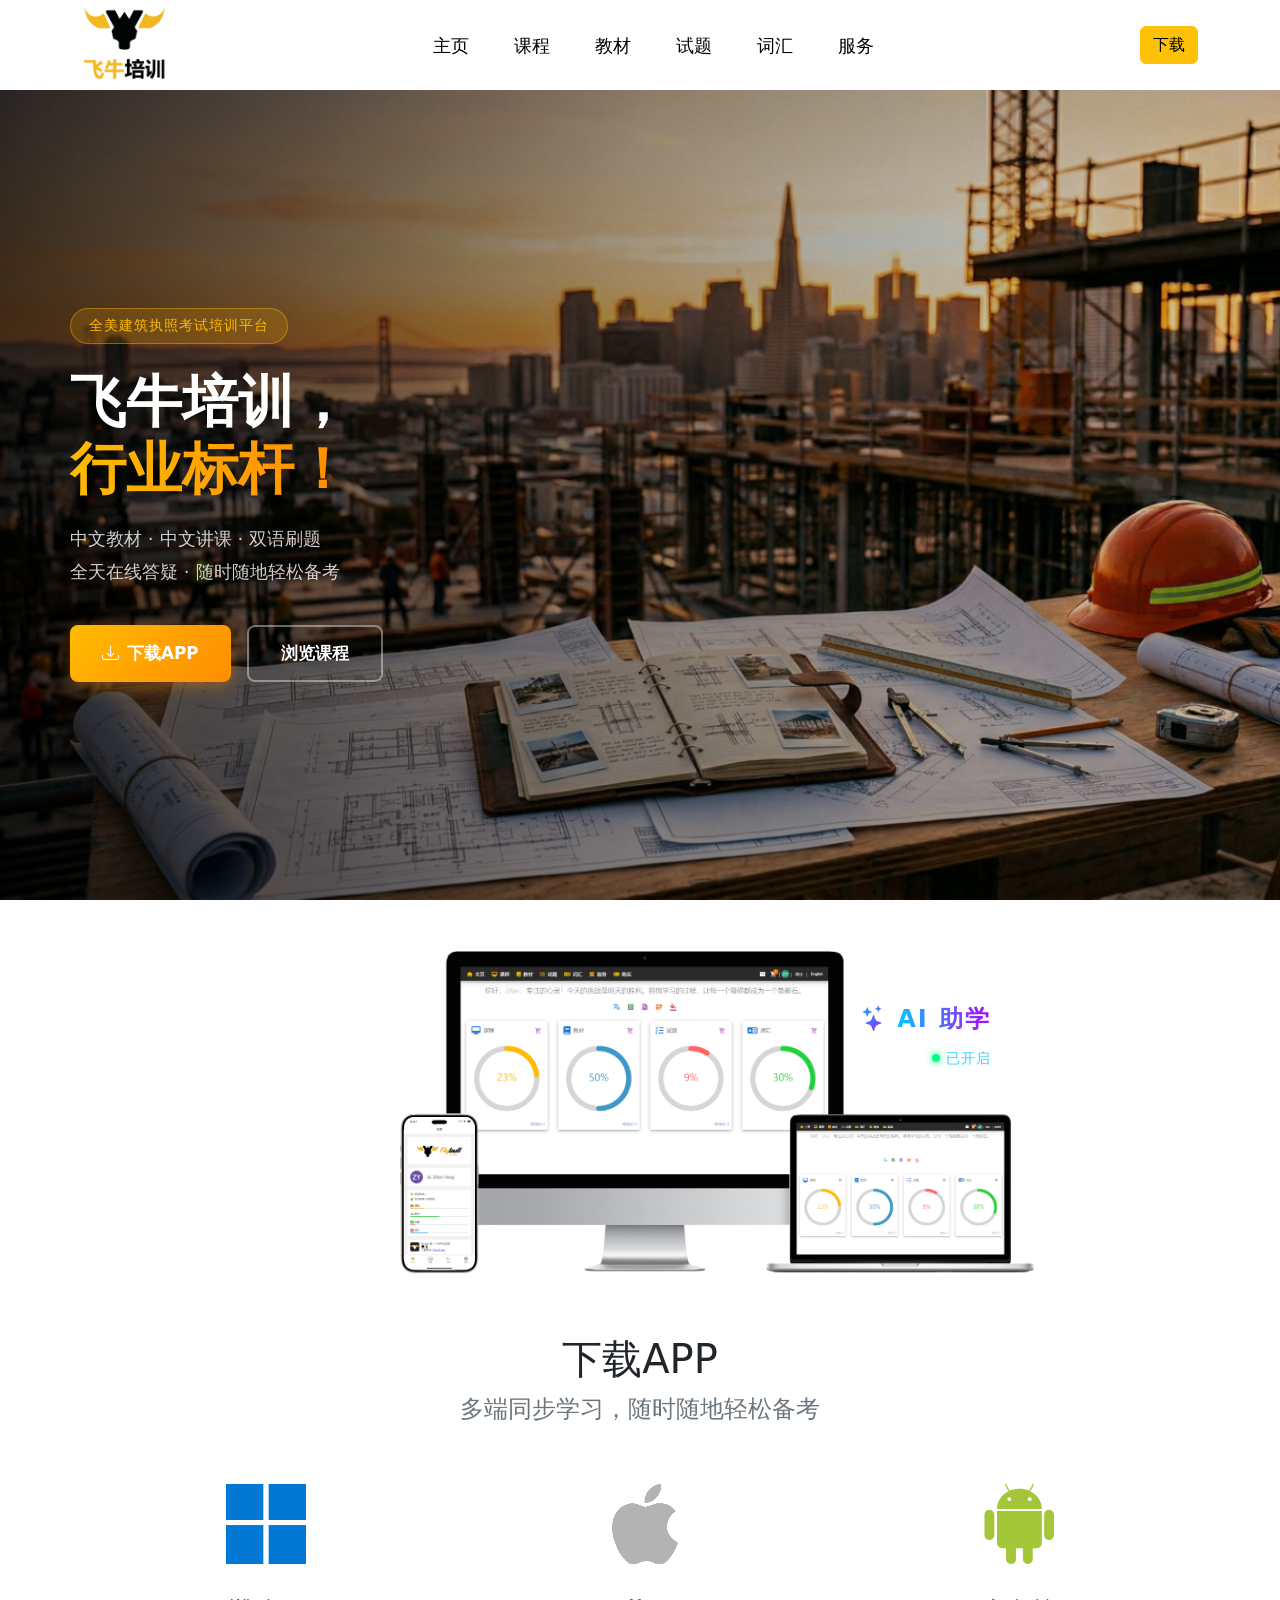
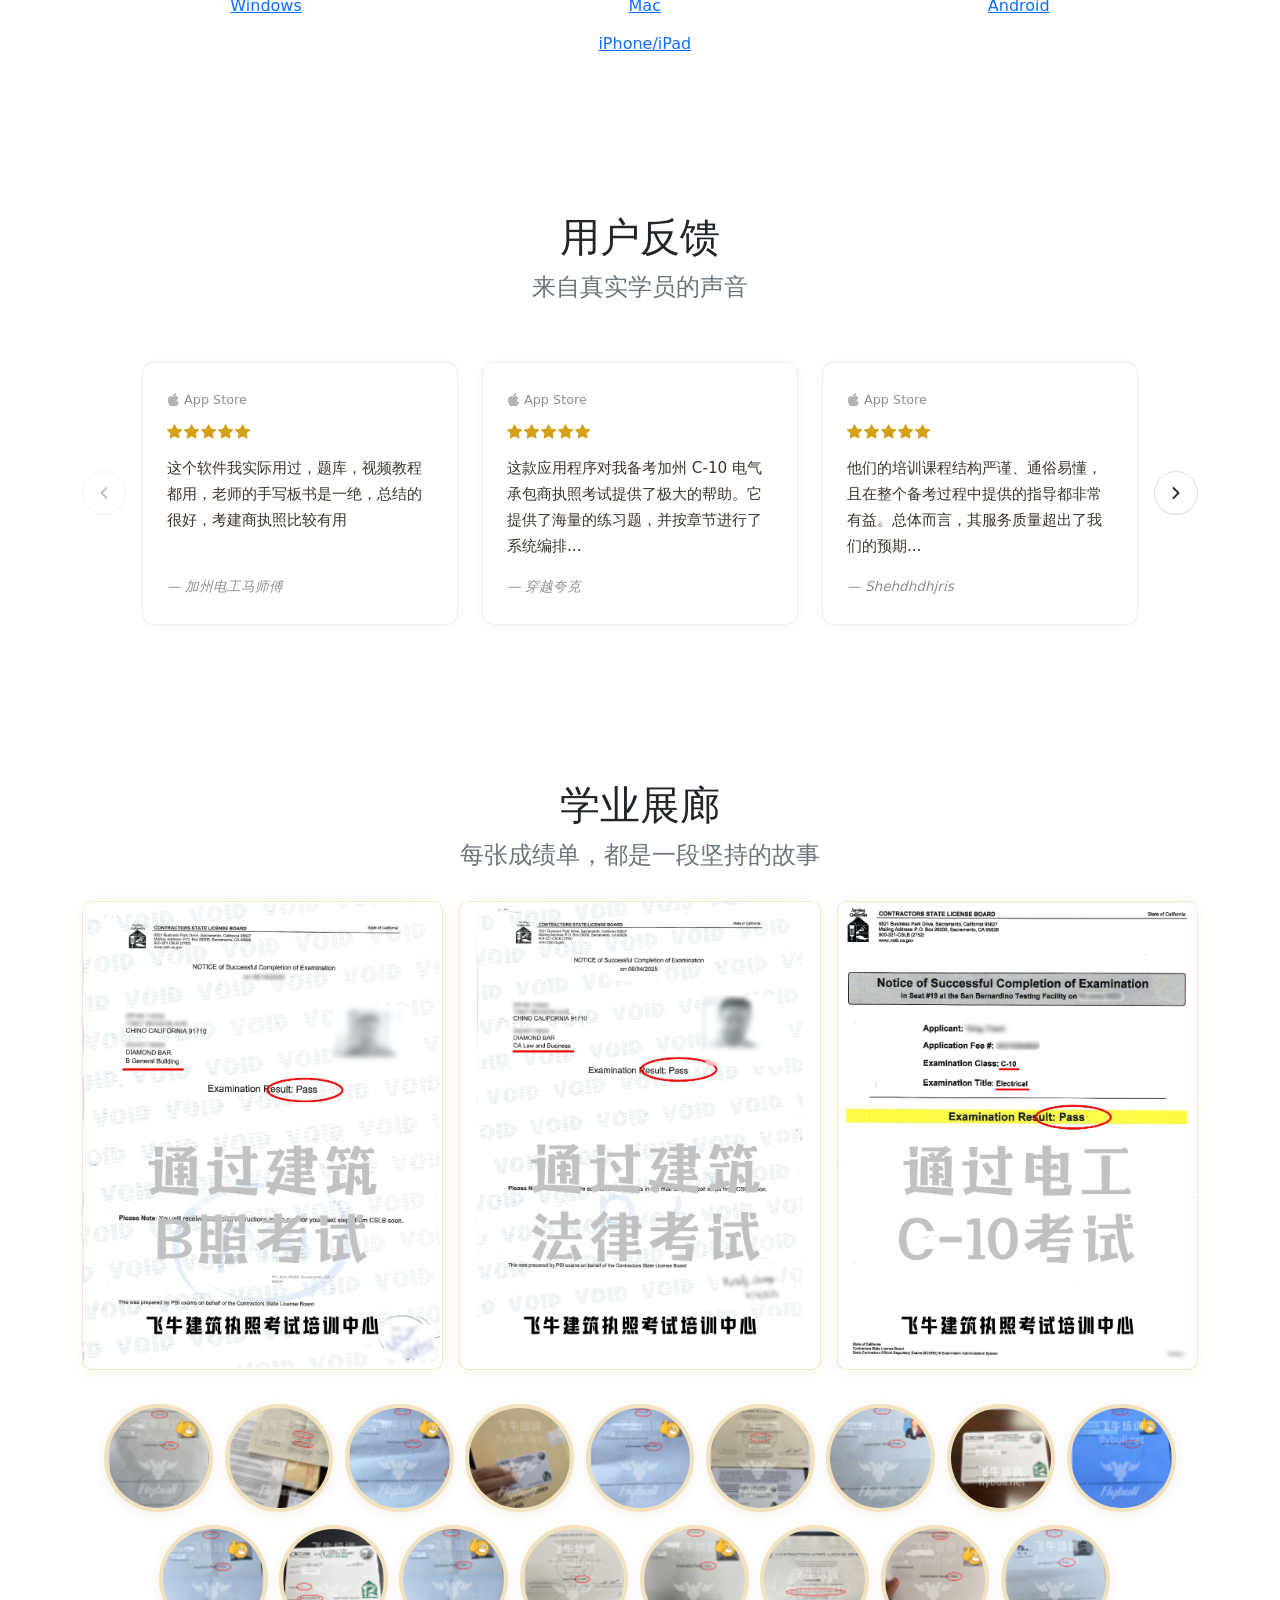
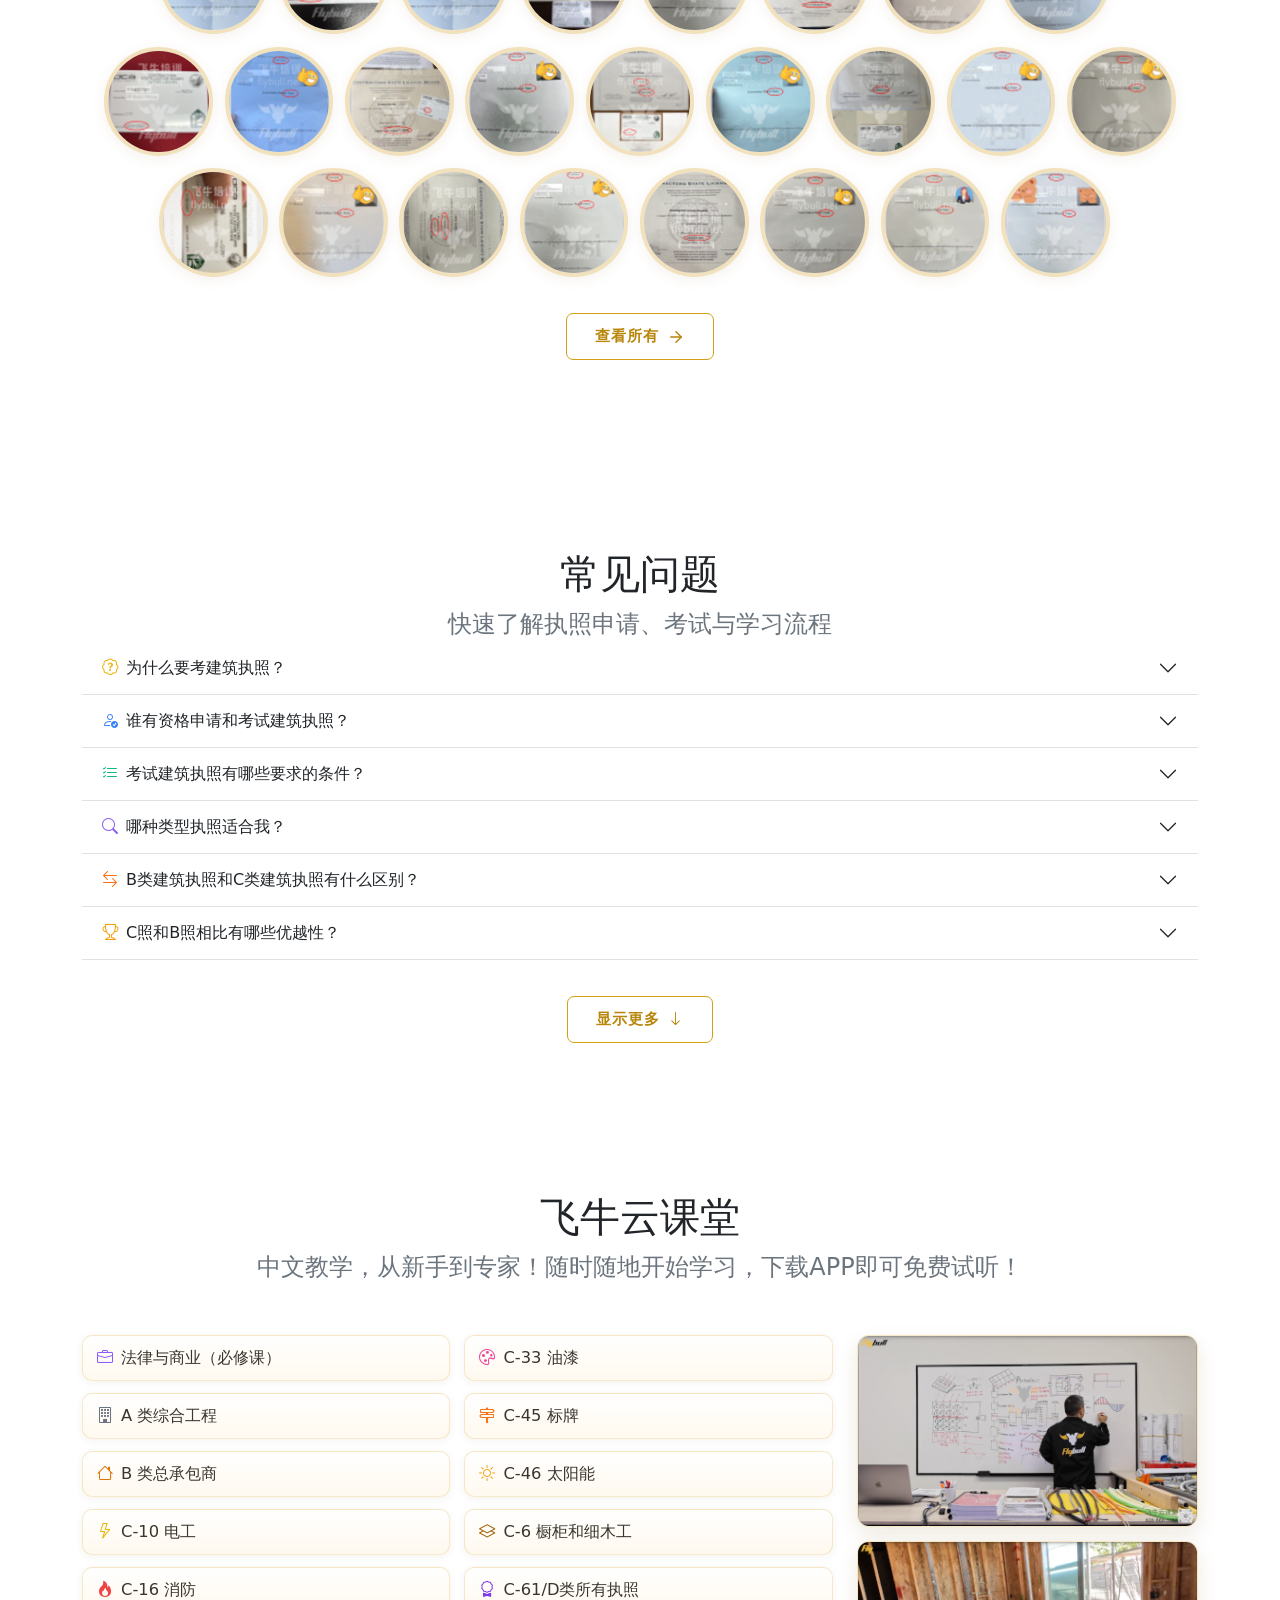
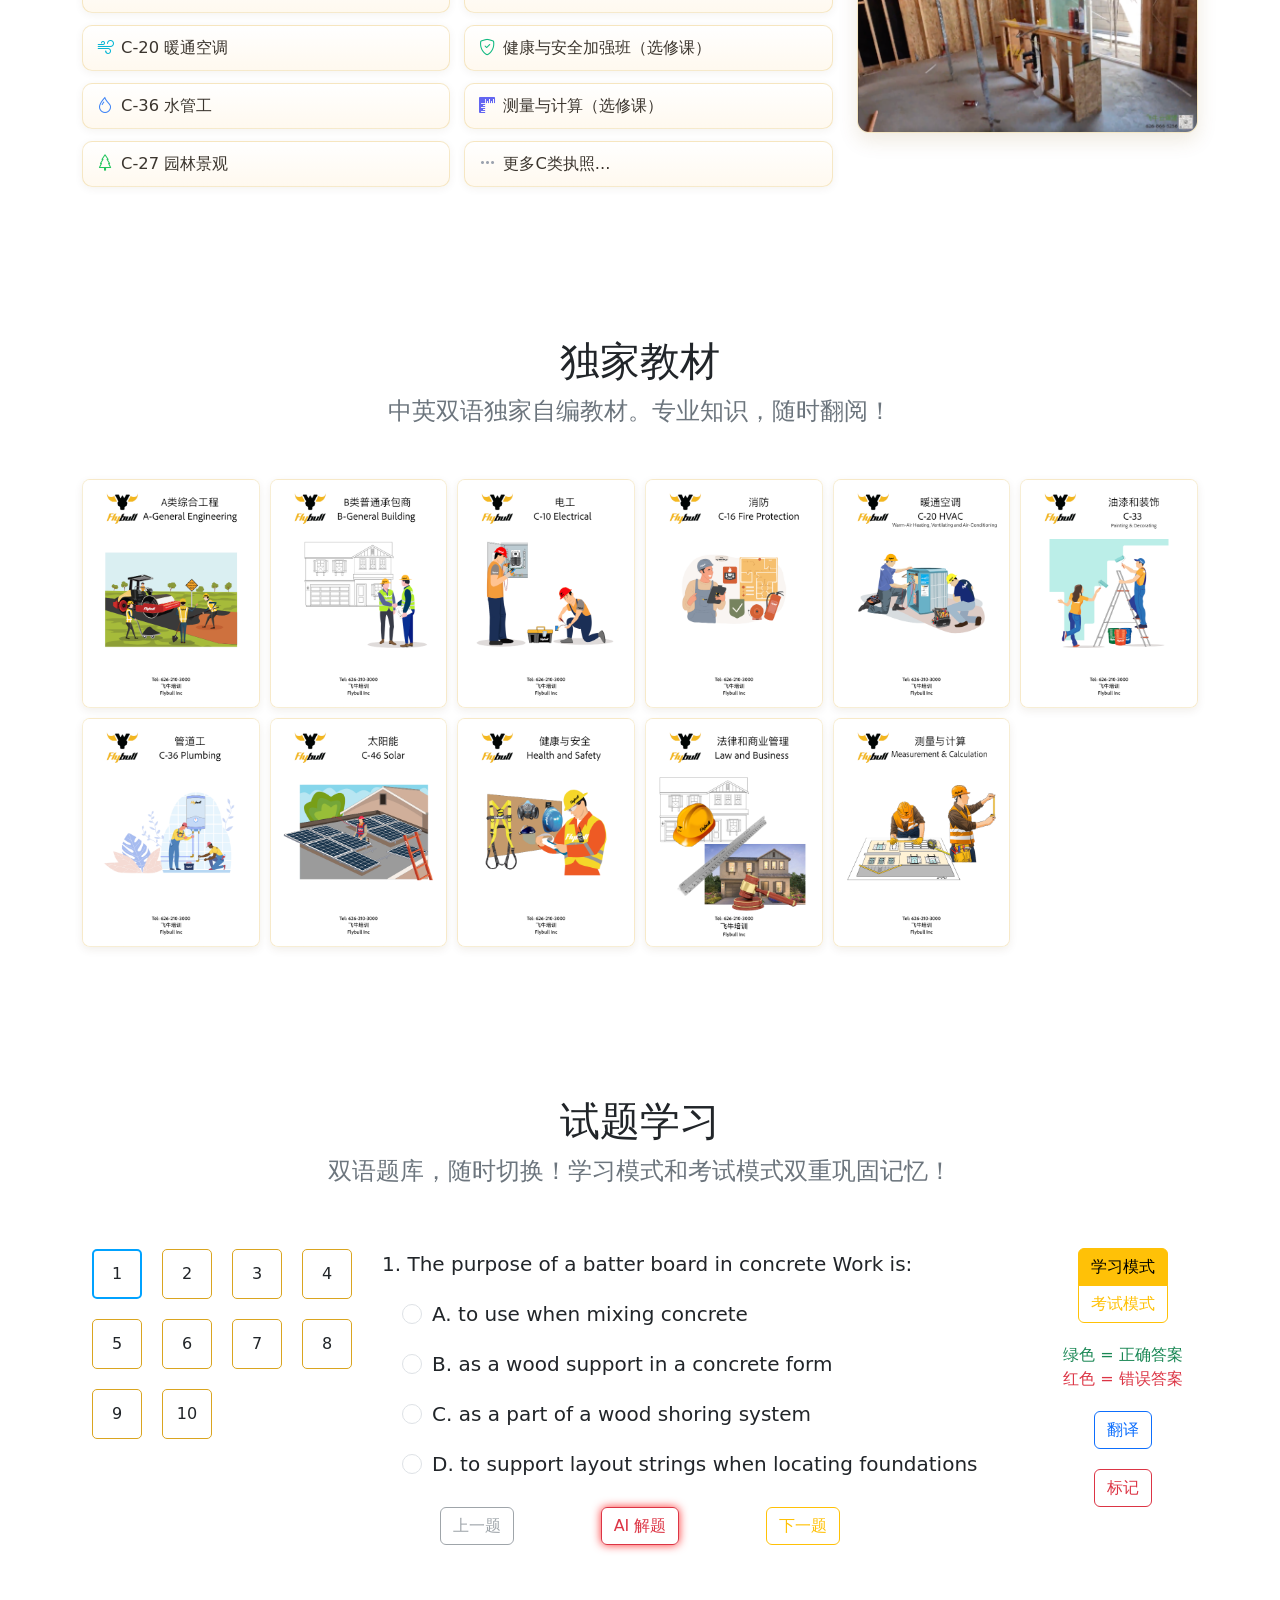
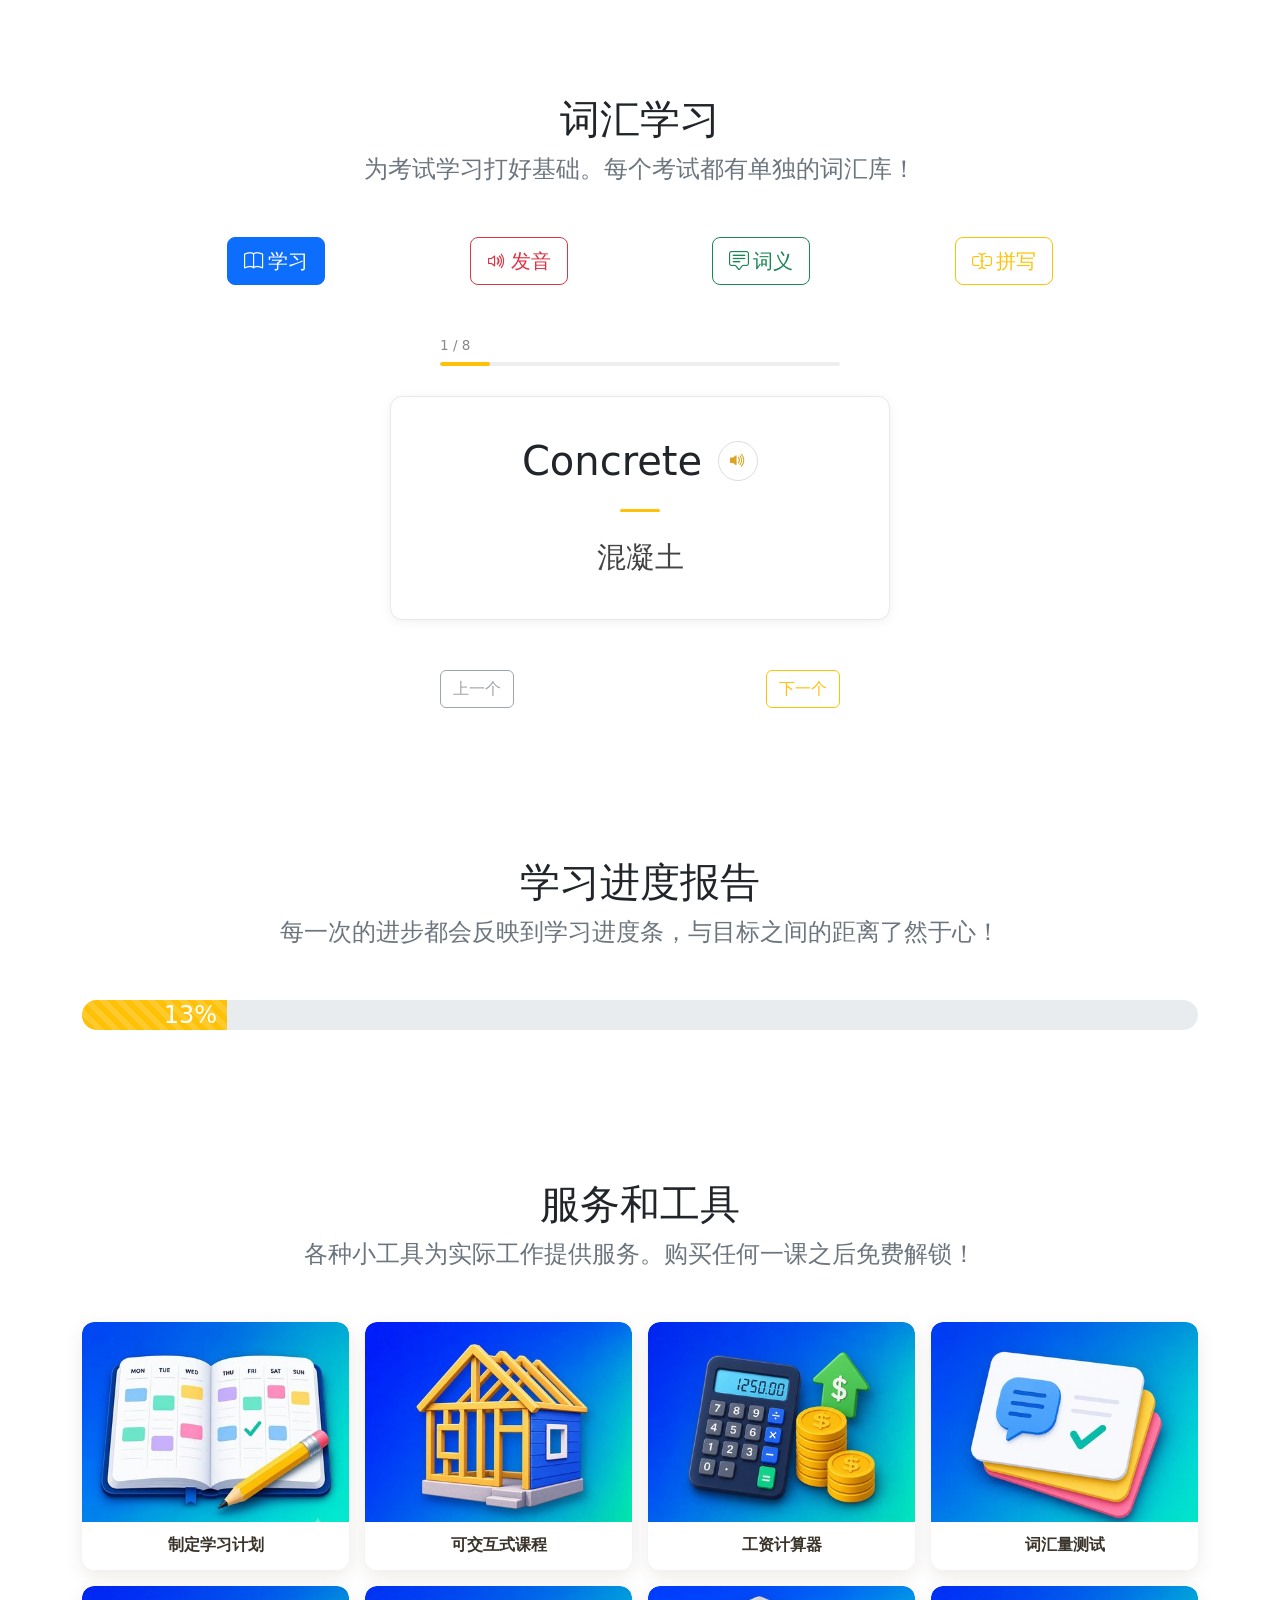
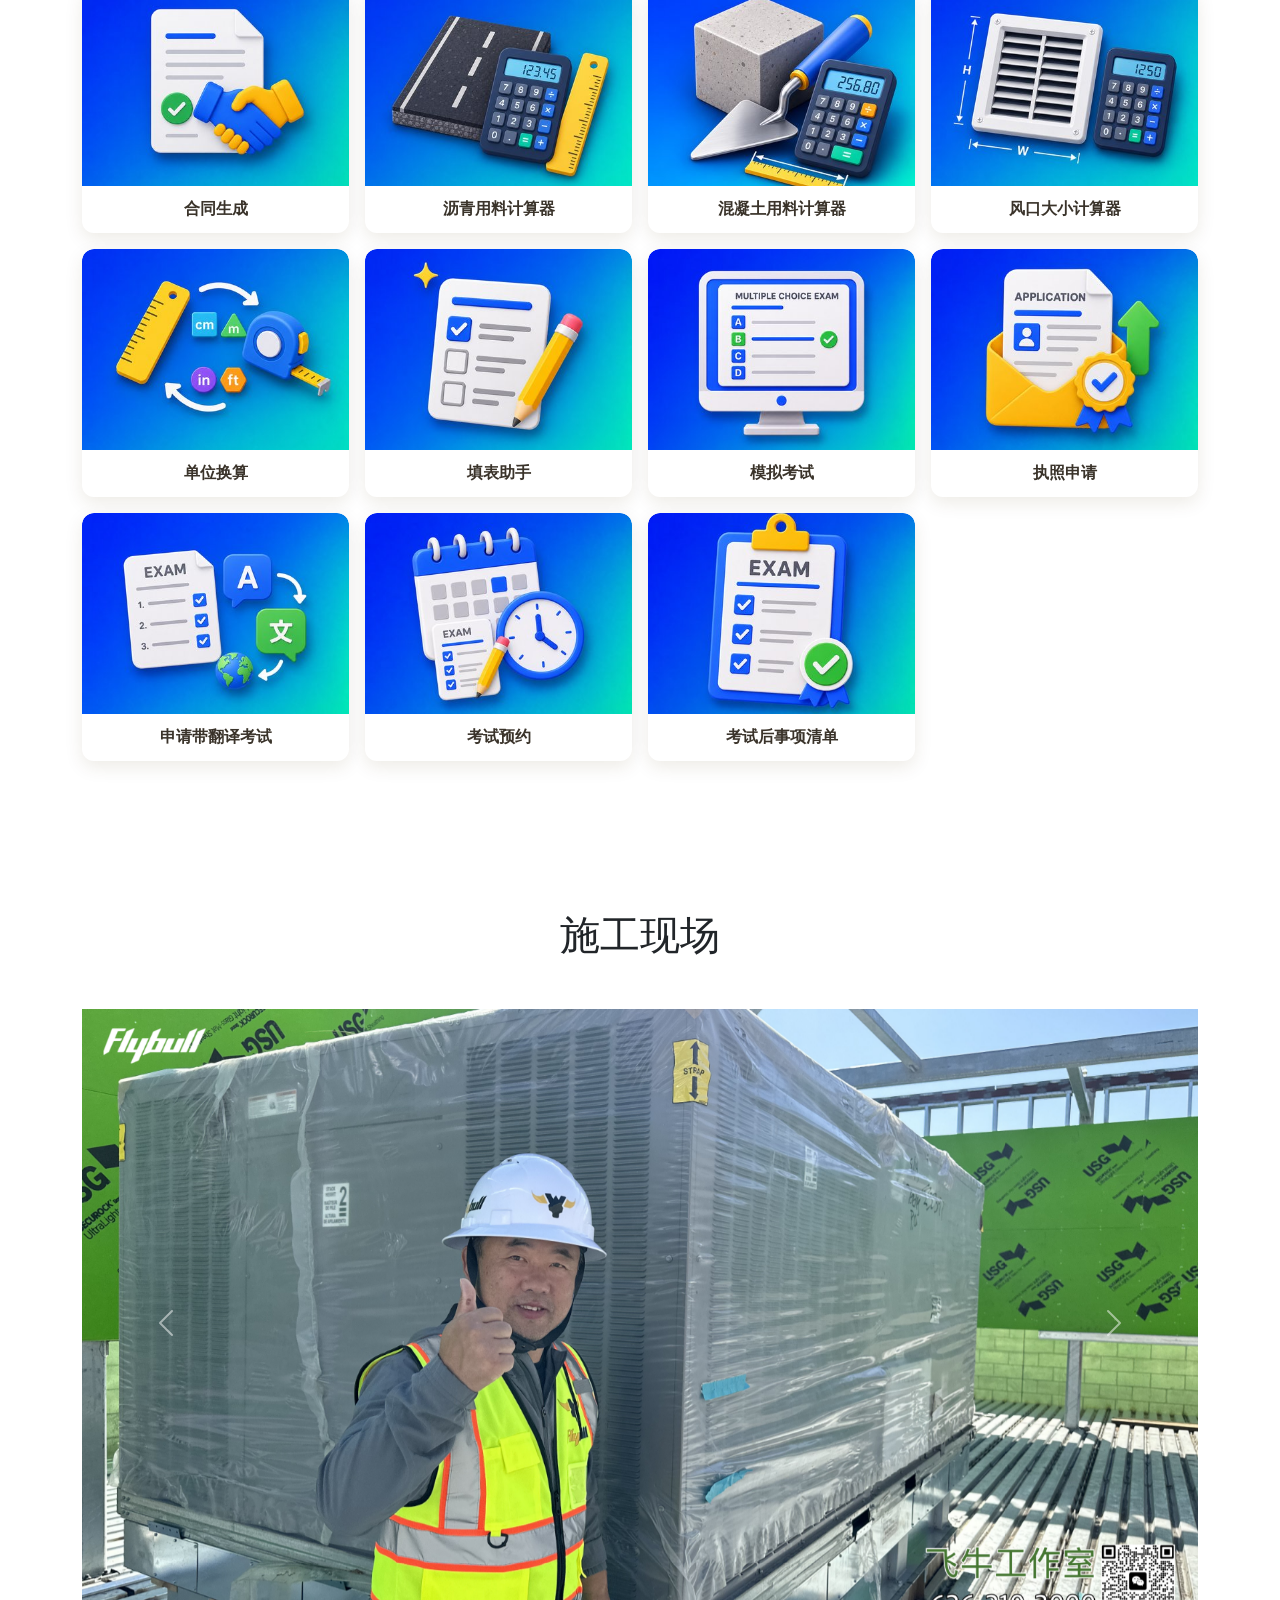
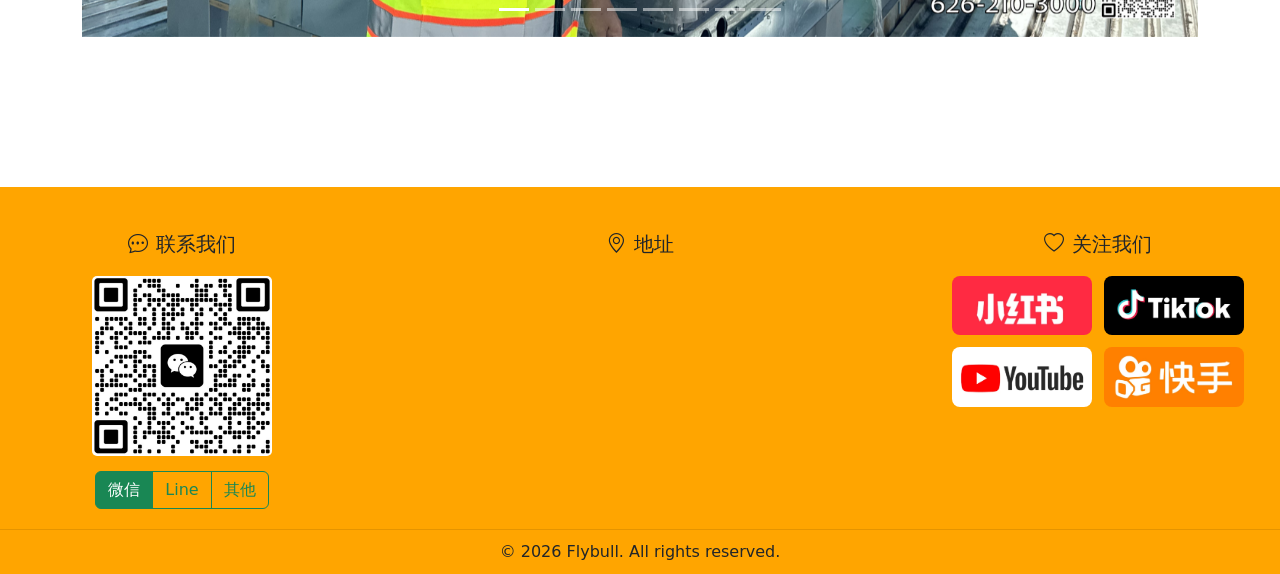
==== news.html @ 6c0ff979 "init commit" ====
<!DOCTYPE html>
<html lang="zh">

<head>
  <meta charset="utf-8" />
  <title>动态-FLYBULL飞牛培训</title>
  <meta
    name="description"
    content="飞牛培训动态资讯，了解最新课程更新、行业新闻和学员成功故事，助力您的职业发展。"
  />
  <meta
    name="keywords"
    content="加州, CSLB, 承包商, 建筑, 电工，空调， 执照, 考试, 培训, 学校, 在线, 学习, 网课, C-10, C-20, C-36, C10, C20, C36, 加州承包商, 建筑执照, 电工执照, 空调执照, 执照考试, 建筑执照考试, CSLB考试, CSLB建筑考试, 建筑执照培训, 执照考试在线学习, 建筑执照在线学习, 建筑执照考试在线学习, 承包商在线学习, 执照学习, 执照考试在线学校, 承包商在线学校, 执照学校, 执照培训, 执照培训学校, CSLB考试培训, 承包商培训, 执照考试培训, CSLB备考, 加州承包商执照, CSLB考试准备, 加州承包商执照培训, 加州执照在线学习, CSLB在线学习, 承包商执照考试, 承包商执照备考, 加州执照备考平台, 加州执照考试技巧, 加州承包商备考, 职业考试准备, 在线执照考试准备, 加州承包商考试, 职业成功"
  />
  <meta name="viewport" content="width=device-width, initial-scale=1" />
  <link rel="icon" href="/assets/favicon.ico" type="image/x-icon" sizes="64x64">
  <link rel="icon" href="/assets/favicon32.ico" type="image/x-icon" sizes="32x32">
  <link rel="icon" href="/assets/favicon16.ico" type="image/x-icon" sizes="16x16">
  <link rel="manifest" href="/site.webmanifest">
  <link href="https://cdn.jsdelivr.net/npm/bootstrap@5.3.0-alpha1/dist/css/bootstrap.min.css" rel="stylesheet"
    integrity="sha384-GLhlTQ8iRABdZLl6O3oVMWSktQOp6b7In1Zl3/Jr59b6EGGoI1aFkw7cmDA6j6gD" crossorigin="anonymous" />
  <link rel="stylesheet" href="https://cdn.jsdelivr.net/npm/bootstrap-icons@1.10.5/font/bootstrap-icons.css" />
  <link rel="stylesheet" href="./styles/main.css" />
  <link rel="stylesheet" href="./styles/responsive.css" />
</head>

<body>
  <header>
    <div id="header-container" class="container">
      <img draggable="false" id="logo-img" src="./assets/logo_cn.png" alt="logo" />
      <nav>
        <button type="button" class="nav-btn" onclick="location.href='./index.html'">
          主页
        </button>
        <button type="button" class="nav-btn" onclick="location.href='./news.html'">
          动态
        </button>
        <button type="button" class="nav-btn" onclick="location.href='./index.html#course-anchor'">
          课程
        </button>
        <button type="button" class="nav-btn" onclick="location.href='./index.html#book-anchor'">
          教材
        </button>
        <button type="button" class="nav-btn" onclick="location.href='./index.html#exam-anchor'">
          试题
        </button>
        <button type="button" class="nav-btn" onclick="location.href='./index.html#vocabulary-anchor'">
          词汇
        </button>
        <button type="button" class="nav-btn" onclick="location.href='./index.html#service-anchor'">
          服务
        </button>
      </nav>
      <div id="header-right-container">
        <div id="mobile-header-text">飞牛建筑执照考试培训中心</div>
        <button type="button" class="btn btn-warning" onclick="location.href='./index.html#downloads-section'">
          下载
        </button>
      </div>
    </div>
  </header>

  <section id="news-banner">
    <div class="container news-banner-inner">
      <p class="news-banner-kicker">FLYBULL NEWS</p>
      <h1 class="news-banner-title">动态资讯</h1>
      <p class="news-banner-subtitle">课程更新、考试信息与平台公告</p>
    </div>
  </section>

  <section id="news-view" class="container">
    <div class="news-view-shell">
      <nav aria-label="breadcrumb" id="news-breadcrumb">
        <ol class="breadcrumb news-breadcrumb-list">
          <li class="breadcrumb-item"><a href="./index.html">主页</a></li>
          <li class="breadcrumb-item"><a href="./news.html">动态</a></li>
          <li class="breadcrumb-item active" id="breadcrumb-title" style="display:none;"></li>
        </ol>
      </nav>

      <!-- Article view -->
      <div id="news-article-view" style="display:none;">
        <h3 class="news-article-title" id="news-article-title"></h3>
        <p class="news-article-date" id="news-article-date"></p>
        <div class="news-content news-article-content" id="news-article-content"></div>
      </div>

      <!-- List view -->
      <div id="news-list-view">
        <div id="news" class="news-index margin-row"></div>
        <nav id="news-pager" class="news-pager margin-block" aria-label="分页" style="display:none;"></nav>
      </div>
    </div>
  </section>

  <footer class="margin-section">
    <div id="footer-content" class="container">
      <section id="contact-us" class="text-center">
        <div class="h5 footer-title">联系我们</div>
        <div>
          <img draggable="false" class="footer-qrcode" id="footer-qrcode-wechat" src="./assets/wechat.jpg"
            alt="微信ID: flybull3000" width="180px" />
        </div>
        <div>
          <img draggable="false" class="footer-qrcode" id="footer-qrcode-line" src="./assets/line.jpg"
            alt="Line ID: flybull3000" width="180px" style="display: none" />
        </div>
        <div id="phone-email-container">
          <div id="footer-email"></div>
          <div id="footer-phone" style="font-size: 1.2em"></div>
          <div>微信ID: Flybull3000</div>
        </div>
        <div class="btn-group" role="group">
          <input type="radio" class="btn-check" name="qrcode" id="wechat-radio" autocomplete="off" checked />
          <label class="btn btn-outline-success" for="wechat-radio">微信</label>
          <input type="radio" class="btn-check" name="qrcode" id="line-radio" autocomplete="off" />
          <label class="btn btn-outline-success" for="line-radio">Line</label>
          <input type="radio" class="btn-check" name="qrcode" id="other-radio" autocomplete="off" />
          <label class="btn btn-outline-success" for="other-radio">其他</label>
        </div>
      </section>
      <section class="text-center">
        <div class="h5 footer-title">地址</div>
        <div class="google-map">
          <iframe
            src="https://www.google.com/maps/embed?pb=!1m14!1m8!1m3!1d413.4520877154566!2d-117.67978597116394!3d34.002377798478975!3m2!1i1024!2i768!4f13.1!3m3!1m2!1s0x80c333ac9185971d%3A0x4a86f00f31af5f76!2zRmx5YnVsbOmjnueJm-W7uuetkeaJp-eFp-iAg-ivleWfueiureS4reW_gw!5e0!3m2!1sen!2sus!4v1756054442600!5m2!1sen!2sus"
            style="border: 0" allowfullscreen="" loading="lazy" referrerpolicy="no-referrer-when-downgrade"></iframe>
        </div>
      </section>
      <section id="social-media" class="text-center">
        <div class="h5 footer-title">关注我们</div>
        <div class="social-media-images">
          <a href="https://www.xiaohongshu.com/user/profile/657604c10000000020035efa" target="_blank" rel="noopener noreferrer">
            <img draggable="false" alt="Rednote" src="./assets/rednote.webp" />
          </a>
          <a href="https://www.tiktok.com/@flybull6262103000" target="_blank" rel="noopener noreferrer">
            <img draggable="false" alt="TikTok" src="./assets/tiktok.webp" />
          </a>
          <a href="https://www.youtube.com/@%E9%A3%9E%E7%89%9B%E5%9F%B9%E8%AE%AD" target="_blank" rel="noopener noreferrer">
            <img draggable="false" alt="YouTube" src="./assets/youtube.webp" />
          </a>
          <a href="https://www.kuaishou.com/search/%E9%A3%9E%E7%89%9B%E5%9F%B9%E8%AE%AD?source=NewReco" target="_blank" rel="noopener noreferrer">
            <img draggable="false" alt="Kuaishou" src="./assets/kuaishou.webp" />
          </a>
        </div>
      </section>
    </div>
    <div class="copyright">
      <p id="copyright-p">
        &copy; <span><span id="copyright-year">2025</span> Flybull. All rights reserved.</span>
      </p>
    </div>
  </footer>

  <script src="./scripts/footer.js"></script>
  <script src="https://cdn.jsdelivr.net/npm/bootstrap@5.3.0-alpha3/dist/js/bootstrap.bundle.min.js"
    integrity="sha384-ENjdO4Dr2bkBIFxQpeoTz1HIcje39Wm4jDKdf19U8gI4ddQ3GYNS7NTKfAdVQSZe"
    crossorigin="anonymous"></script>
  <script>
window.onload = function () {
  setupFooterContacts();
};

(function () {
  var rowPerPage = 15;
  var currentPage = 1;
  var newsList = null;

  var articleView = document.getElementById("news-article-view");
  var listView = document.getElementById("news-list-view");
  var breadcrumbTitle = document.getElementById("breadcrumb-title");
  var articleTitle = document.getElementById("news-article-title");
  var articleDate = document.getElementById("news-article-date");
  var articleContent = document.getElementById("news-article-content");
  var newsDiv = document.getElementById("news");
  var pager = document.getElementById("news-pager");

  var urlParams = new URLSearchParams(window.location.search);

  if (urlParams.has("id")) {
    showArticle(urlParams.get("id"));
  } else {
    if (urlParams.has("page")) {
      currentPage = parseInt(urlParams.get("page"), 10) || 1;
    }
    showList();
  }

  window.addEventListener("popstate", function () {
    var params = new URLSearchParams(window.location.search);
    if (params.has("id")) {
      showArticle(params.get("id"));
    } else {
      currentPage = params.has("page") ? parseInt(params.get("page"), 10) || 1 : 1;
      if (!newsList) {
        showList();
      } else {
        renderList();
      }
    }
  });

  async function showArticle(id) {
    articleView.style.display = "";
    listView.style.display = "none";
    breadcrumbTitle.style.display = "";

    articleTitle.textContent = "Loading...";
    articleDate.textContent = "";
    articleContent.textContent = "";

    try {
      var news;
      var cached = localStorage.getItem("news-" + id);
      if (cached) {
        news = JSON.parse(cached);
      } else {
        var response = await fetch("https://site.flybull.net/news?id=" + id);
        news = await response.json();
        localStorage.setItem("news-" + id, JSON.stringify(news));
      }

      document.title = news.title;
      breadcrumbTitle.textContent = news.title;
      articleTitle.textContent = news.title;
      articleDate.textContent = news.date;
      articleContent.innerHTML = news.content;
    } catch (e) {
      articleTitle.textContent = "加载失败";
    }
  }

  async function showList() {
    articleView.style.display = "none";
    listView.style.display = "";

    try {
      var response = await fetch("https://site.flybull.net/news");
      newsList = await response.json();
      renderList();
    } catch (e) {
      window.location.replace("/index.html");
    }
  }

  function renderList() {
    newsDiv.replaceChildren();

    var numOfPages = Math.ceil(newsList.length / rowPerPage);
    var startNum = (currentPage - 1) * rowPerPage;
    var endNum = Math.min(startNum + rowPerPage, newsList.length);
    var currentList = newsList.slice(startNum, endNum);

    currentList.forEach(function (n) {
      var a = document.createElement("a");
      a.className = "news-row";
      a.href = "./news.html?id=" + n.id;

      var title = document.createElement("span");
      title.className = "news-row-title";
      title.textContent = n.title;

      var date = document.createElement("span");
      date.className = "news-row-date";
      date.textContent = n.date;

      a.appendChild(title);
      a.appendChild(date);
      newsDiv.appendChild(a);
    });

    // Pager
    pager.replaceChildren();
    if (numOfPages > 1) {
      pager.style.display = "";

      var prevBtn = document.createElement("button");
      prevBtn.type = "button";
      prevBtn.className = "news-page-btn";
      prevBtn.disabled = currentPage === 1;
      prevBtn.textContent = "\u00AB";
      prevBtn.addEventListener("click", function () {
        gotoPage(currentPage - 1);
      });
      pager.appendChild(prevBtn);

      for (var n = 1; n <= numOfPages; n++) {
        (function (pageNum) {
          var btn = document.createElement("button");
          btn.type = "button";
          btn.className =
            "news-page-btn" +
            (currentPage === pageNum ? " news-page-btn-active" : "");
          btn.textContent = pageNum;
          btn.addEventListener("click", function () {
            gotoPage(pageNum);
          });
          pager.appendChild(btn);
        })(n);
      }

      var nextBtn = document.createElement("button");
      nextBtn.type = "button";
      nextBtn.className = "news-page-btn";
      nextBtn.disabled = currentPage === numOfPages;
      nextBtn.textContent = "\u00BB";
      nextBtn.addEventListener("click", function () {
        gotoPage(currentPage + 1);
      });
      pager.appendChild(nextBtn);
    } else {
      pager.style.display = "none";
    }
  }

  function gotoPage(n) {
    var params = new URLSearchParams(window.location.search);
    params.set("page", n);
    var newUrl = window.location.pathname + "?" + params.toString();
    window.history.pushState({}, "", newUrl);
    currentPage = n;
    renderList();
  }
})();
  </script>
</body>

</html>
---- styles/main.css ----
body {
  padding-top: 90px;
}

header {
  position: fixed;
  top: 0;
  padding-top: 20px;
  width: 100%;
  z-index: 9999;
  background-color: rgba(255, 255, 255, 0.7);
  -webkit-backdrop-filter: blur(5px);
  backdrop-filter: blur(5px);
  padding-bottom: 20px;
}

#header-container {
  height: 50px;
  display: flex;
  justify-content: space-between;
  align-items: center;
}

#logo-img {
  height: 170%;
  max-height: 85px;
  width: auto;
}

.nav-btn {
  background-color: transparent;
  border: none;
  text-decoration: none;
  display: inline-block;
  font-size: 18px;
  border-radius: 5px;
  padding: 10px 20px;
}

.nav-btn:hover {
  background-color: rgb(245, 245, 245);
}

/* Hero Banner */
#banner::before {
  content: "";
  position: absolute;
  top: 0;
  left: 0;
  right: 0;
  bottom: 0;
  background: linear-gradient(90deg, rgba(0, 0, 0, 0.72) 0%, rgba(0, 0, 0, 0.35) 50%, rgba(0, 0, 0, 0.15) 100%);
  z-index: 1;
}

#banner {
  width: 100%;
  min-height: calc(100vh - 90px);
  background-image: url("../assets/cover.jpg");
  background-repeat: no-repeat;
  background-position: center;
  background-size: cover;
  position: relative;
  display: flex;
  align-items: center;
}


#banner-container {
  position: relative;
  z-index: 2;
  color: white;
  padding: 0;
  height: auto;
}

#hero-content {
  display: flex;
  align-items: center;
  justify-content: space-between;
  min-height: calc(100vh - 90px);
  box-sizing: border-box;
  padding: 60px 0;
  gap: 40px;
}

#hero-text {
  max-width: 560px;
  flex-shrink: 0;
}

.hero-badge {
  display: inline-block;
  padding: 6px 18px;
  background: rgba(255, 187, 0, 0.15);
  border: 1px solid rgba(255, 187, 0, 0.4);
  border-radius: 50px;
  color: #ffbb00;
  font-size: 0.9rem;
  font-weight: 500;
  letter-spacing: 1px;
  margin-bottom: 24px;
  animation: fadeInUp 0.8s ease-out;
}

.hero-title {
  font-size: 3.5rem;
  font-weight: 800;
  line-height: 1.2;
  color: #fff;
  margin-bottom: 20px;
  animation: fadeInUp 0.8s ease-out 0.1s both;
}

.hero-highlight {
  background: linear-gradient(90deg, #ffbb00, #ff8c00);
  -webkit-background-clip: text;
  background-clip: text;
  -webkit-text-fill-color: transparent;
}

.hero-desc {
  font-size: 1.15rem;
  line-height: 1.8;
  color: rgba(255, 255, 255, 0.8);
  margin-bottom: 36px;
  animation: fadeInUp 0.8s ease-out 0.2s both;
}

.hero-actions {
  display: flex;
  gap: 16px;
  animation: fadeInUp 0.8s ease-out 0.3s both;
}

.btn-hero {
  display: inline-flex;
  align-items: center;
  padding: 14px 32px;
  border-radius: 8px;
  font-size: 1.05rem;
  font-weight: 600;
  text-decoration: none;
  transition: all 0.3s ease;
  cursor: pointer;
}

.btn-hero-primary {
  background: linear-gradient(135deg, #ffbb00, #ff8c00);
  color: #fff;
  border: none;
  box-shadow: 0 4px 15px rgba(255, 140, 0, 0.4);
}

.btn-hero-primary:hover {
  transform: translateY(-2px);
  box-shadow: 0 6px 20px rgba(255, 140, 0, 0.6);
  color: #fff;
}

.btn-hero-secondary {
  background: transparent;
  color: #fff;
  border: 2px solid rgba(255, 255, 255, 0.4);
}

.btn-hero-secondary:hover {
  background: rgba(255, 255, 255, 0.1);
  border-color: #fff;
  color: #fff;
  transform: translateY(-2px);
}

.platforms-wrapper {
  position: relative;
  max-width: 750px;
  margin: auto;
}

#platforms-img {
  width: 100%;
  transform: translate(11%, 0);
}

@keyframes fadeInUp {
  from {
    opacity: 0;
    transform: translateY(30px);
  }
  to {
    opacity: 1;
    transform: translateY(0);
  }
}

#neon-label {
  position: absolute;
  top: 10%;
  right: 0;
  cursor: pointer;
}

.ai-card {
  position: relative;
  padding: 16px 24px;
  border-radius: 12px;
  background: transparent;
  border: none;
  overflow: hidden;
  transition: transform 0.3s ease, box-shadow 0.3s ease;
  animation: aiFloat 4s ease-in-out infinite;
}

.ai-card:hover {
  transform: translateY(-4px) scale(1.02);
  box-shadow: none;
}

.ai-card-glow {
  display: none;
}

.ai-card-content {
  position: relative;
  z-index: 1;
  display: flex;
  align-items: center;
  gap: 10px;
  margin-bottom: 10px;
}

.ai-icon {
  font-size: 1.6rem;
  background: linear-gradient(135deg, #00c8ff, #b400ff);
  -webkit-background-clip: text;
  background-clip: text;
  -webkit-text-fill-color: transparent;
  animation: iconPulse 2s ease-in-out infinite;
}

.ai-label {
  font-size: 1.5rem;
  font-weight: 700;
  letter-spacing: 2px;
  background: linear-gradient(90deg, #00c8ff, #b400ff, #00c8ff);
  background-size: 200% auto;
  -webkit-background-clip: text;
  background-clip: text;
  -webkit-text-fill-color: transparent;
  animation: shimmer 3s linear infinite;
}

.ai-status {
  position: relative;
  z-index: 1;
  display: flex;
  align-items: center;
  justify-content: flex-end;
  gap: 6px;
}

.ai-status-dot {
  width: 8px;
  height: 8px;
  background: #00ff87;
  border-radius: 50%;
  box-shadow: 0 0 8px #00ff87;
  animation: dotPulse 2s ease-in-out infinite;
}

.ai-status-text {
  font-size: 0.85rem;
  color: rgba(0, 200, 255, 0.8);
  letter-spacing: 1px;
}

@keyframes aiFloat {
  0%, 100% { transform: translateY(0); }
  50% { transform: translateY(-6px); }
}

@keyframes iconPulse {
  0%, 100% { opacity: 0.8; transform: scale(1); }
  50% { opacity: 1; transform: scale(1.15); }
}

@keyframes shimmer {
  to { background-position: 200% 0; }
}

@keyframes dotPulse {
  0%, 100% { opacity: 0.5; transform: scale(0.85); }
  50% { opacity: 1; transform: scale(1.2); }
}

.text-center {
  text-align: center;
}

.downloads-title {
  margin-top: 40px;
  display: flex;
  justify-content: space-around;
}

#downloads-mobile {
  display: none;
  text-align: center;
  margin-top: 30px;
}

.platform-icon {
  font-size: 5em;
}

.platform-download {
  text-align: center;
}

.bi-microsoft {
  color: rgb(0, 120, 212);
}

.bi-apple {
  color: rgb(179, 179, 179);
}

.bi-android2 {
  color: rgb(164, 198, 57);
}

.progress {
  height: 30px;
  border-radius: 15px;
  font-size: 1.5em;
}
.progress-bar {
  text-align: right;
  padding-right: 10px;
}

.margin-section {
  margin-top: 150px;
}

.margin-block {
  margin-top: 50px;
}

.margin-row {
  margin-top: 20px;
}

/* News Section */
.news-list {
  display: flex;
  flex-direction: column;
  gap: 10px;
  margin-top: 30px;
}

.news-card {
  display: flex;
  justify-content: space-between;
  align-items: center;
  padding: 16px 22px;
  background: #fff;
  border: 1px solid #eee;
  border-radius: 10px;
  text-decoration: none;
  color: #333;
  transition: all 0.25s ease;
}

.news-card:hover {
  border-color: #ffbb00;
  box-shadow: 0 4px 16px rgba(255, 187, 0, 0.12);
  transform: translateX(4px);
  color: #333;
}

.news-card-title {
  font-size: 1.05rem;
  flex: 1;
  overflow: hidden;
  text-overflow: ellipsis;
  white-space: nowrap;
  margin-right: 16px;
}

.news-card-date {
  font-size: 0.85rem;
  color: #999;
  white-space: nowrap;
}

/* #course-section {
    
} */

#faq-section .accordion-button:not(.collapsed) {
  background-color: rgba(212, 160, 23, 0.14);
  color: #1f1f1f;
}

#faq-section .accordion-button:focus {
  box-shadow: none;
}

#faq-section .accordion-button:not(.collapsed)::after {
  filter: sepia(1) saturate(7) hue-rotate(345deg) brightness(0.9);
}

#faq-hidden {
  display: none;
}

#course-more-btn {
  display: none;
}

#classroom {
  width: 100%;
  display: grid;
  grid-template-columns: minmax(0, 2.2fr) minmax(250px, 1fr);
  gap: 24px;
  align-items: start;
  padding: 0;
  background: none;
  height: auto;
}

.course-list {
  display: grid;
  grid-template-columns: 1fr 1fr;
  gap: 12px 14px;
}

.course-col {
  display: grid;
  gap: 12px;
  align-content: start;
}

.course-images {
  display: grid;
  gap: 14px;
  align-content: start;
}

.course-images img {
  width: 100%;
  border-radius: 12px;
  border: 1px solid rgba(212, 160, 23, 0.25);
  background: #fff;
  box-shadow: 0 8px 20px rgba(120, 80, 0, 0.12);
  transition: transform 0.35s ease, box-shadow 0.35s ease, border-color 0.35s ease;
}

.course-titles {
  margin: 0;
  font-size: 1.02rem;
  color: #3b352e;
  line-height: 1.35;
  padding: 11px 14px;
  border-radius: 10px;
  border: 1px solid rgba(212, 160, 23, 0.22);
  background: linear-gradient(180deg, #fff, #fff9ef);
  box-shadow: 0 2px 8px rgba(70, 48, 0, 0.06);
  transition: transform 0.25s ease, box-shadow 0.25s ease, border-color 0.25s ease;
}

.course-titles:hover {
  transform: translateY(-2px);
  border-color: rgba(212, 160, 23, 0.5);
  box-shadow: 0 8px 16px rgba(120, 80, 0, 0.12);
}

.course-images img:hover {
  transform: translateY(-4px) scale(1.01);
  border-color: rgba(212, 160, 23, 0.45);
  box-shadow: 0 14px 28px rgba(120, 80, 0, 0.18);
}

.book-gallery {
  position: relative;
}

.book-grid {
  display: grid;
  grid-template-columns: repeat(6, minmax(0, 1fr));
  gap: 10px;
}

.book-card {
  padding: 0;
  border: 1px solid rgba(212, 160, 23, 0.18);
  border-radius: 8px;
  background: linear-gradient(180deg, #fff, #fff9ef);
  overflow: hidden;
  cursor: pointer;
  box-shadow: 0 3px 9px rgba(80, 56, 0, 0.08);
  transition: transform 0.22s ease, box-shadow 0.22s ease, border-color 0.22s ease;
}

.book-card:hover {
  transform: translateY(-3px);
  border-color: rgba(212, 160, 23, 0.6);
  box-shadow: 0 10px 20px rgba(90, 62, 0, 0.14);
}

.book-card-img {
  width: 100%;
  display: block;
}

.book-preview {
  position: fixed;
  inset: 0;
  background: rgba(0, 0, 0, 0.68);
  z-index: 10000;
  display: grid;
  grid-template-columns: auto minmax(280px, 420px) auto;
  align-items: center;
  justify-content: center;
  gap: 14px;
  padding: 20px;
}

.book-preview-img {
  width: 100%;
  border-radius: 10px;
  border: 1px solid rgba(255, 255, 255, 0.35);
  box-shadow: 0 16px 34px rgba(0, 0, 0, 0.45);
}

.book-preview-close {
  position: absolute;
  right: 16px;
  top: 10px;
  border: none;
  background: transparent;
  color: #fff;
  font-size: 2rem;
  line-height: 1;
  cursor: pointer;
}

.book-preview-nav {
  border: 1px solid rgba(255, 255, 255, 0.5);
  background: rgba(255, 255, 255, 0.12);
  color: #fff;
  width: 38px;
  height: 38px;
  border-radius: 50%;
  cursor: pointer;
}

.book-preview-nav:disabled {
  opacity: 0.35;
  cursor: default;
}

.question-nums {
  display: inline-block;
  vertical-align: top;
  width: 300px;
}

.question-num-box {
  display: inline-block;
  vertical-align: top;
  width: 50px;
  height: 50px;
  border: 1px solid goldenrod;
  border-radius: 5px;
  margin: 10px;
  cursor: pointer;
  overflow: hidden;
}

.question-current-box {
  border: 2px solid rgb(0, 162, 255);
  /* background-color: rgb(236, 236, 236); */
}

.question-num-inner {
  height: 100%;
  width: 100%;
  display: flex;
  justify-content: center;
  align-items: center;
}

.question-num-answered {
  border: 0;
}

.question-panel {
  display: inline-block;
  vertical-align: top;
  width: calc(100% - 450px);
  padding-top: 10px;
}

.question-nav-container {
  width: 100%;
  display: flex;
  justify-content: center;
  /* align-items: center; */
}

.question-nav {
  width: 100%;
  max-width: 400px;
  display: flex;
  justify-content: space-between;
}

.green-bg {
  background-color: rgb(0, 200, 0);
  border: 0;
}

.red-bg {
  background-color: rgb(255, 125, 125);
  border: 0;
}

.blue-bg {
  background-color: rgb(135, 206, 250);
  border: 0;
}

.question-btns {
  display: inline-block;
  width: 150px;
  padding-top: 10px;
  box-sizing: border-box;
}

.question-option {
  margin: 20px;
}

.vocab-sub-sections {
  margin-top: 50px;
  text-align: center;
  min-height: 300px;
}

/* Study mode progress bar */
.vocab-progress {
  max-width: 400px;
  margin: 0 auto 30px;
  text-align: left;
}

.vocab-progress-label {
  font-size: 0.85rem;
  color: #888;
  margin-bottom: 6px;
  display: block;
}

.vocab-progress-bar {
  height: 4px;
  background: #eee;
  border-radius: 2px;
  overflow: hidden;
}

.vocab-progress-fill {
  height: 100%;
  background: rgb(255, 192, 8);
  border-radius: 2px;
  transition: width 0.3s ease;
}

/* Study mode card */
.vocab-study-card {
  max-width: 500px;
  margin: 0 auto;
  padding: 40px 30px;
  border: 1px solid #e8e8e8;
  border-radius: 12px;
  background: #fff;
  box-shadow: 0 2px 12px rgba(0, 0, 0, 0.06);
}

.vocab-study-word-row {
  display: flex;
  align-items: center;
  justify-content: center;
  gap: 16px;
}

.vocab-study-word {
  font-size: 2.5rem;
  font-weight: 300;
  margin: 0;
  line-height: 1.2;
}

.vocab-sound-btn {
  background: none;
  border: 1px solid #ddd;
  border-radius: 50%;
  width: 40px;
  height: 40px;
  display: flex;
  align-items: center;
  justify-content: center;
  cursor: pointer;
  color: goldenrod;
  font-size: 1.1rem;
  transition: background 0.2s, border-color 0.2s;
}

.vocab-sound-btn:hover {
  background: #fffbe6;
  border-color: goldenrod;
}

.vocab-study-divider {
  width: 40px;
  height: 3px;
  background: rgb(255, 192, 8);
  border-radius: 2px;
  margin: 24px auto;
}

.vocab-study-cn {
  font-size: 1.8rem;
  font-weight: 300;
  color: #444;
}

.vocab-cn {
  font-size: 2rem;
}

.vocab-options {
  display: grid;
  place-items: center;
}

.vocab-option {
  width: 400px;
  height: 80px;
  margin: 5px;
  padding-left: 30px;
  border: 1px solid rgb(220, 220, 220);
  border-radius: 5px;
  font-size: 1.2rem;
  display: flex;
  align-items: center;
  cursor: pointer;
}

.vocab-option:hover {
  background-color: rgb(240, 240, 240);
}

.vocab-input {
  width: 300px;
  font-size: 2rem;
  font-weight: 300;
}

.input-hin-container {
  width: 300px;
  text-align: left;
}

.input-hint {
  margin-top: 10px;
  margin-left: 1rem;
  font-size: 1.8rem;
  color: rgb(179, 179, 179);
}

#service-section .service-container {
  border: none;
  border-radius: 0;
  padding: 0;
  background: transparent;
  box-shadow: none;
}

.service-icon-container {
  width: 100%;
  display: grid;
  grid-template-columns: repeat(4, minmax(0, 1fr));
  gap: 16px;
  align-items: stretch;
  font-size: inherit;
}

.gray-text {
  color: rgb(80, 80, 80);
}

.service-icon {
  position: relative;
  width: 100%;
  background: transparent;
  border: none;
  border-radius: 12px;
  cursor: pointer;
  overflow: hidden;
  box-shadow: 0 6px 18px rgba(80, 56, 0, 0.1);
  transition: transform 0.28s ease, box-shadow 0.28s ease, border-color 0.28s ease;
}

.service-icon:hover {
  transform: translateY(-5px);
  box-shadow: 0 14px 28px rgba(95, 66, 0, 0.18);
}

.service-icon-img {
  width: 100%;
  display: block;
  aspect-ratio: 4 / 3;
  object-fit: cover;
  border-top-left-radius: 12px;
  border-top-right-radius: 12px;
  transition: transform 0.4s ease;
}

.service-icon:hover .service-icon-img {
  transform: scale(1.04);
}

.service-name {
  padding: 12px 10px 14px;
  font-size: 1rem;
  font-weight: 600;
  line-height: 1.35;
  color: #3a332a;
  text-align: center;
}

@media (min-width: 1400px) {
  .service-icon-container {
    grid-template-columns: repeat(5, minmax(0, 1fr));
  }
}

footer {
  /* height: 400px; */
  background-color: rgb(255, 165, 0);
  padding-bottom: 10px;
}

#footer-content {
  display: flex;
  justify-content: space-between;
  align-items: flex-start;
}

footer section {
  width: 200px;
}

footer section:nth-child(2) {
  width: 400px;
  margin: 0 20px;
}

/* #footer-logo {
    width: 150px;
    margin-bottom: 15px;
} */

.footer-title {
  margin-top: 45px;
  margin-bottom: 20px;
}

.footer-qrcode {
  border-radius: 5px;
  margin-bottom: 15px;
}

.google-map {
  position: relative;
  width: 100%;
  max-width: 400px;
  height: 0;
  padding-bottom: 56.25%; /* 16:9 aspect ratio */
  overflow: hidden;
}

.google-map iframe {
  position: absolute;
  top: 0;
  left: 0;
  width: 100%;
  height: 100%;
}

#phone-email-container {
  width: 180px;
  height: 180px;
  display: flex;
  justify-content: center;
  align-items: center;
  flex-direction: column;
  background-color: #fff;
  border-radius: 5px;

  display: none;
  margin: auto;
  margin-bottom: 15px;
}

.foot-catelog {
  margin-bottom: 7px;
}

.social-media-images {
  display: grid;
  grid-template-columns: repeat(2, auto);
  gap: 12px;
  justify-content: center;
}

.social-media-images img {
  width: 140px;
  height: auto;
  border-radius: 8px;
  object-fit: cover;
}

.copyright {
  margin-top: 20px;
  padding-top: 10px;
  padding-bottom: 0;
  text-align: center;
  border-top: 1px solid rgba(0, 0, 0, 0.1);
}

#copyright-p {
  margin-bottom: 0;
}

.mobile-only {
  color: red;
  display: none;
}

.mobile-only-btn {
  display: none;
}

#mobile-header-text {
  display: none;
}

.toast-download-text {
  margin-top: 20px;
  font-size: 0.85em;
  opacity: 0.75;
}

#news-banner {
  width: 100%;
  min-height: 240px;
  background-image: url("../assets/cover2.jpg");
  background-repeat: no-repeat;
  background-position: center;
  background-size: cover;
  position: relative;
  display: flex;
  align-items: center;
}

#news-banner::before {
  content: "";
  position: absolute;
  inset: 0;
  background: linear-gradient(120deg, rgba(0, 0, 0, 0.58), rgba(0, 0, 0, 0.28));
}

.news-banner-inner {
  position: relative;
  z-index: 1;
  color: #fff;
  padding-top: 24px;
}

.news-banner-kicker {
  margin: 0 0 10px;
  font-size: 0.78rem;
  letter-spacing: 0.18rem;
  color: rgba(255, 215, 130, 0.95);
}

.news-banner-title {
  margin: 0;
  font-size: 2.2rem;
  font-weight: 700;
}

.news-banner-subtitle {
  margin: 10px 0 0;
  color: rgba(255, 255, 255, 0.86);
  font-size: 1rem;
}

#news-view {
  max-width: 1000px;
  margin: auto;
  margin-top: 30px;
  min-height: calc(100vh - 870px);
}

.news-view-shell {
  border: 1px solid rgba(212, 160, 23, 0.16);
  border-radius: 14px;
  background: linear-gradient(180deg, #fff, #fffdf9);
  padding: 22px;
  box-shadow: 0 12px 30px rgba(100, 70, 0, 0.08);
}

.news-content {
  /* max-width: 1000px;
    margin: auto; */
  margin-top: 60px;
}

#news-breadcrumb {
  margin-bottom: 24px;
}

.news-breadcrumb-list {
  margin: 0;
}

#news-breadcrumb .breadcrumb-item a {
  color: #9a6700;
  text-decoration: none;
}

#news-breadcrumb .breadcrumb-item a:hover {
  color: #7f5200;
  text-decoration: underline;
}

.news-article-title {
  margin: 6px 0 10px;
  text-align: center;
  font-weight: 500;
}

.news-article-date {
  margin: 0;
  text-align: center;
  color: #8e8e8e;
}

.news-article-content {
  margin-top: 34px;
  line-height: 1.85;
  color: #2f2f2f;
}

.news-index {
  display: grid;
  gap: 10px;
}

.news-row {
  display: flex;
  align-items: center;
  justify-content: space-between;
  gap: 14px;
  border: 1px solid rgba(212, 160, 23, 0.18);
  border-radius: 10px;
  background: #fff;
  padding: 14px 16px;
  text-decoration: none;
  color: #2b2b2b;
  transition: transform 0.2s ease, box-shadow 0.2s ease, border-color 0.2s ease;
}

.news-row:hover {
  transform: translateY(-2px);
  border-color: rgba(212, 160, 23, 0.45);
  box-shadow: 0 10px 20px rgba(100, 70, 0, 0.1);
  color: #2b2b2b;
}

.news-row-title {
  overflow: hidden;
  text-overflow: ellipsis;
  white-space: nowrap;
}

.news-row-date {
  color: #999;
  font-size: 0.85rem;
  white-space: nowrap;
}

.news-pager {
  display: flex;
  justify-content: center;
  gap: 8px;
  flex-wrap: wrap;
}

.news-page-btn {
  min-width: 38px;
  height: 36px;
  border: 1px solid rgba(212, 160, 23, 0.36);
  border-radius: 8px;
  background: #fff;
  color: #8a5c00;
  font-weight: 500;
}

.news-page-btn-active {
  background: #d4a017;
  color: #fff;
  border-color: #d4a017;
}

.news-page-btn:disabled {
  opacity: 0.4;
  cursor: default;
}

.ai-btn {
  box-shadow: 0 0 10px rgba(255, 0, 0, 0.8);
  transition: transform 0.3s ease-in-out;
  animation: glow 4.5s infinite linear;
}

@keyframes glow {
  0% {
    box-shadow: 0 0 10px hsl(0, 100%, 50%, 0.8), 0 0 20px hsl(0, 100%, 50%, 0.5);
  }
  33% {
    box-shadow: 0 0 10px hsl(120, 100%, 50%, 0.8),
      0 0 20px hsl(120, 100%, 50%, 0.5);
  }
  66% {
    box-shadow: 0 0 10px hsl(240, 100%, 50%, 0.8),
      0 0 20px hsl(240, 100%, 50%, 0.5);
  }
  100% {
    box-shadow: 0 0 10px hsl(0, 100%, 50%, 0.8), 0 0 20px hsl(0, 100%, 50%, 0.5);
  }
}

.offcanvas-title {
  font-family: "Arial", sans-serif;
  font-size: 1.5rem;
  font-weight: 600;
  background: linear-gradient(
    90deg,
    #00ffff 0%,
    #329dff 25%,
    #7a6fff 50%,
    #ff46d7 75%,
    #ff6767 100%
  );
  background-size: 200% auto;
  color: transparent;
  background-clip: text;
  -webkit-background-clip: text;
  text-shadow: 0 0 15px rgba(0, 255, 255, 0.3), 0 0 30px rgba(50, 157, 255, 0.3),
    0 0 45px rgba(122, 111, 255, 0.3);
  animation: gradientFlow 3s linear infinite,
    pulseGlow 1.5s ease-in-out infinite alternate;
  position: relative;
  display: inline-block;
  padding: 0.5rem 1rem;
  border: 1px solid rgba(0, 255, 255, 0.2);
  border-radius: 4px;
}

@keyframes gradientFlow {
  0% {
    background-position: 0% 50%;
  }
  100% {
    background-position: 200% 50%;
  }
}

@keyframes pulseGlow {
  0% {
    text-shadow: 0 0 10px rgba(0, 255, 255, 0.3),
      0 0 20px rgba(50, 157, 255, 0.3), 0 0 30px rgba(122, 111, 255, 0.3);
    transform: scale(1);
  }
  100% {
    text-shadow: 0 0 20px rgba(0, 255, 255, 0.6),
      0 0 40px rgba(50, 157, 255, 0.6), 0 0 60px rgba(122, 111, 255, 0.6);
    transform: scale(1.02);
  }
}

/* ===== Gallery Section — Golden Achievement Wall ===== */
#galary-section {
  padding-bottom: 40px;
}

.galary-grid {
  margin-top: 28px;
  display: grid;
  grid-template-columns: 1fr 1fr 1fr;
  grid-template-rows: auto;
  gap: 16px;
}

.galary-card {
  display: block;
  text-decoration: none;
  position: relative;
}

.galary-card--featured {
  grid-row: span 1;
}

.galary-card-inner {
  position: relative;
  overflow: hidden;
  border-radius: 10px;
  background: #faf7f0;
  border: 1px solid rgba(212, 160, 23, 0.2);
  box-shadow: 0 2px 16px rgba(180, 140, 20, 0.08);
  transition: transform 0.4s cubic-bezier(0.22, 1, 0.36, 1),
              box-shadow 0.4s ease;
}

.galary-card:hover .galary-card-inner {
  transform: translateY(-6px);
  box-shadow: 0 12px 36px rgba(180, 140, 20, 0.18);
}

.galary-card-img {
  display: block;
  width: 100%;
  height: 100%;
  object-fit: cover;
  transition: transform 0.6s cubic-bezier(0.22, 1, 0.36, 1),
              filter 0.4s ease;
}

.galary-card:hover .galary-card-img {
  transform: scale(1.04);
}

.galary-card-overlay {
  position: absolute;
  inset: 0;
  background: linear-gradient(
    135deg,
    rgba(212, 160, 23, 0.0) 0%,
    rgba(212, 160, 23, 0.12) 100%
  );
  display: flex;
  align-items: center;
  justify-content: center;
  opacity: 0;
  transition: opacity 0.4s ease;
}

.galary-card:hover .galary-card-overlay {
  opacity: 1;
}

.galary-card-icon {
  font-size: 2rem;
  color: #fff;
  filter: drop-shadow(0 2px 8px rgba(212, 160, 23, 0.6));
  transform: scale(0.5);
  transition: transform 0.4s cubic-bezier(0.34, 1.56, 0.64, 1);
}

.galary-card:hover .galary-card-icon {
  transform: scale(1);
}

#showcase-container {
  --showcase-item-size: clamp(42px, 8.5vw, 112px);
  --showcase-gap-x: clamp(4px, 0.9vw, 12px);
  --showcase-gap-y: clamp(4px, 1vw, 14px);
  display: flex;
  flex-direction: column;
  gap: var(--showcase-gap-y);
  width: max-content;
  max-width: 100%;
  margin: 34px auto 0;
  overflow: visible;
}

.showcase-row {
  display: flex;
  gap: var(--showcase-gap-x);
}

.showcase-row:nth-child(even) {
  padding-left: calc(var(--showcase-item-size) / 2);
}

.showcase-item {
  position: relative;
  box-sizing: border-box;
  width: var(--showcase-item-size);
  height: var(--showcase-item-size);
  flex: 0 0 var(--showcase-item-size);
  border-radius: 50%;
  background: #f7f1e6;
  border: 2px solid rgba(212, 160, 23, 0.2);
  box-shadow: 0 3px 14px rgba(122, 90, 20, 0.08);
  transition: border-color 0.25s ease, box-shadow 0.25s ease, transform 0.25s ease;
}

.showcase-item img {
  display: block;
  width: 100%;
  height: 100%;
  border-radius: 50%;
  object-fit: cover;
}

.showcase-item::after {
  content: attr(data-tooltip);
  position: absolute;
  left: 50%;
  bottom: calc(100% + 10px);
  z-index: 3;
  width: max-content;
  max-width: 220px;
  padding: 7px 10px;
  border-radius: 6px;
  background: rgba(18, 26, 20, 0.92);
  color: #fff;
  font-size: 0.78rem;
  line-height: 1.3;
  text-align: center;
  opacity: 0;
  pointer-events: none;
  transform: translate(-50%, 6px);
  transition: opacity 0.2s ease, transform 0.2s ease;
  white-space: nowrap;
}

.showcase-item::before {
  content: "\2728";
  position: absolute;
  inset: 0;
  z-index: 3;
  display: flex;
  align-items: center;
  justify-content: center;
  border-radius: 50%;
  background: rgba(34, 197, 94, 0.14);
  color: #fff;
  font-size: clamp(1rem, 2.4vw, 2rem);
  filter: drop-shadow(0 2px 6px rgba(34, 197, 94, 0.6));
  opacity: 0;
  pointer-events: none;
  transform: scale(0.45);
  transition: opacity 0.2s ease, transform 0.2s ease;
}

.showcase-item:hover {
  z-index: 4;
  border-color: #22c55e;
  box-shadow: 0 12px 26px rgba(34, 197, 94, 0.22);
  transform: translateY(-8px);
}

.showcase-item:hover::before,
.showcase-item:hover::after {
  opacity: 1;
}

.showcase-item:hover::before {
  transform: scale(1);
}

.showcase-item:hover::after {
  transform: translate(-50%, 0);
}

@media (min-width: 992px) {
  .showcase-item {
    border-width: 4px;
  }
}

@media (max-width: 991.98px) {
  .showcase-row .showcase-item:nth-last-child(1) {
    display: none;
  }
}

@media (max-width: 767.98px) {
  .showcase-row .showcase-item:nth-last-child(2) {
    display: none;
  }
}

/* Shared CTA button */
.section-cta {
  text-align: center;
  margin-top: 36px;
}

.section-cta-btn {
  display: inline-flex;
  align-items: center;
  gap: 8px;
  padding: 11px 28px;
  border: 1.5px solid #d4a017;
  border-radius: 7px;
  color: #b8860b;
  font-size: 0.95rem;
  font-weight: 600;
  letter-spacing: 0.06rem;
  text-decoration: none;
  background: transparent;
  transition: all 0.35s ease;
}

.section-cta-btn:hover {
  background: #d4a017;
  color: #fff;
  transform: translateY(-2px);
  box-shadow: 0 6px 20px rgba(212, 160, 23, 0.3);
}

.section-cta-btn svg {
  transition: transform 0.3s ease;
}

.section-cta-btn:hover svg {
  transform: translateX(4px);
}

/* Scroll-triggered fade-in */
@keyframes galaryFadeIn {
  from {
    opacity: 0;
    transform: translateY(30px);
  }
  to {
    opacity: 1;
    transform: translateY(0);
  }
}

.galary-card {
  opacity: 0;
  animation: galaryFadeIn 0.6s ease-out forwards;
}

.galary-card:nth-child(1) { animation-delay: 0.1s; }
.galary-card:nth-child(2) { animation-delay: 0.25s; }
.galary-card:nth-child(3) { animation-delay: 0.4s; }

@media (max-width: 767.98px) {
  .hero-badge {
    background: rgba(255, 187, 0, 0.08);
    border-color: rgba(255, 187, 0, 0.25);
  }

  .galary-grid {
    grid-template-columns: 1fr 1fr 1fr;
    gap: 6px;
  }

  .galary-card-inner {
    border-radius: 6px;
    border: none;
  }
}

@media (max-width: 480px) {
  .galary-grid {
    grid-template-columns: 1fr 1fr 1fr;
    gap: 4px;
  }
}

/* ===== Feedback Section ===== */
.feedback-slider-wrapper {
  display: flex;
  align-items: center;
  gap: 16px;
}

.feedback-slider {
  flex: 1;
  overflow: hidden;
  padding-top: 6px;
}

.feedback-track {
  display: flex;
  gap: 24px;
  padding-bottom: 6px;
  transition: transform 0.4s ease;
}

.feedback-card {
  flex: 0 0 calc(33.333% - 16px);
  background: #fff;
  border: 1px solid #eee;
  border-radius: 12px;
  padding: 28px 24px;
  display: flex;
  flex-direction: column;
  gap: 12px;
  transition: transform 0.3s ease, box-shadow 0.3s ease;
  box-shadow: 0 2px 12px rgba(0, 0, 0, 0.04);
}

.feedback-card:hover {
  transform: translateY(-4px);
  box-shadow: 0 8px 24px rgba(0, 0, 0, 0.08);
  border-color: #d4a017;
}

.feedback-source {
  font-size: 0.8rem;
  color: #8e8e8e;
  font-weight: 500;
}

.feedback-source a {
  color: inherit;
  text-decoration: none;
}

.feedback-source a:hover {
  color: #d4a017;
}

.feedback-stars {
  color: #d4a017;
  font-size: 0.95rem;
  display: flex;
  gap: 2px;
}

.feedback-text {
  font-size: 0.95rem;
  color: #3b352e;
  line-height: 1.7;
  flex: 1;
}

.feedback-user {
  font-size: 0.85rem;
  color: #8e8e8e;
  font-style: italic;
  margin-top: 4px;
}

.feedback-arrow {
  flex-shrink: 0;
  width: 44px;
  height: 44px;
  border-radius: 50%;
  border: 1px solid #e0d9ce;
  background: #fff;
  color: #3b352e;
  cursor: pointer;
  display: flex;
  align-items: center;
  justify-content: center;
  transition: all 0.25s ease;
}

.feedback-arrow:hover {
  background: #d4a017;
  color: #fff;
  border-color: #d4a017;
  box-shadow: 0 4px 12px rgba(212, 160, 23, 0.3);
}

.feedback-arrow:disabled {
  opacity: 0.3;
  cursor: default;
  background: #fff;
  color: #3b352e;
  border-color: #e0d9ce;
  box-shadow: none;
}
---- styles/responsive.css ----
@media (max-width: 1050px) {
  #footer-content {
    flex-wrap: wrap;
    justify-content: center;
    gap: 20px;
  }

  #social-media {
    width: 100%;
    order: 10;
  }
}

@media (max-width: 992px) {
  body {
    padding: 0;
  }

  body header nav {
    display: none;
  }

  #mobile-header-text {
    display: block;
  }

  #header-right-container button {
    display: none;
  }

  #logo-img {
    height: 70px;
    width: auto;
  }

  #banner {
    margin-top: 90px;
    min-height: auto;
  }

  #hero-content {
    min-height: auto;
    padding: 40px 0;
    justify-content: center;
  }

  #hero-text {
    max-width: 100%;
    text-align: center;
  }

  .hero-title {
    font-size: 2.2rem;
  }

  .hero-desc {
    font-size: 1rem;
  }

  .hero-actions {
    justify-content: center;
  }

  .btn-hero {
    padding: 10px 24px;
    font-size: 0.9rem;
  }

  #platforms-img {
    transform: translate(0, 0);
  }

  .margin-section {
    margin-top: 50px;
  }

  .margin-block {
    margin-top: 25px;
  }

  #service-section .service-container {
    padding: 0;
    border-radius: 0;
  }

  #classroom {
    display: grid;
    grid-template-columns: 1fr;
    gap: 18px;
    padding: 0;
  }

  .course-list {
    grid-template-columns: 1fr;
    gap: 10px;
  }

  .course-col {
    gap: 10px;
  }

  .course-list:first-of-type .course-col:nth-child(2) {
    display: none;
  }

  #course-more-btn {
    display: block;
    margin-top: 10px;
  }

  .course-images {
    grid-template-columns: repeat(2, minmax(0, 1fr));
    max-width: 380px;
    width: 100%;
    justify-self: center;
    order: -1;
  }

  .course-titles {
    font-size: 0.92rem;
    padding: 9px 10px;
  }

  .book-gallery {
    gap: 0;
  }

  .book-grid {
    grid-template-columns: repeat(4, minmax(0, 1fr));
    gap: 8px;
  }

  #exam {
    display: block;
  }

  .question-nums {
    display: none !important;
  }

  .question-panel {
    display: block;
    width: 100%;
    padding: 0 4px;
  }

  #exam-question-text {
    font-size: 1.05rem;
    line-height: 1.6;
    margin-bottom: 16px;
  }

  .question-option {
    margin: 0 0 10px 0;
    font-size: 0.92rem;
    padding: 0;
  }

  .question-option .form-check-input {
    display: none;
  }

  .question-option .form-check-label {
    display: block;
    padding: 10px 14px;
    border: 1.5px solid #e0d6c8;
    border-radius: 8px;
    background: #fffdf8;
    transition: all 0.2s ease;
    cursor: pointer;
    line-height: 1.4;
  }

  .question-option .form-check-label:hover {
    border-color: #d4a017;
    background: #fff9ef;
  }

  .question-option .form-check-label.text-success {
    border-color: #28a745;
    background: #eafbee;
  }

  .question-option .form-check-label.text-danger {
    border-color: #dc3545;
    background: #fef0f0;
  }

  .question-btns {
    display: none !important;
  }

  .question-nav {
    max-width: 100%;
  }

  .mobile-only-btn {
    display: inline-block;
  }

  #offcanvasScrollingLabel .ai-icon {
    font-size: 0.9rem;
  }

  #exam-explanation-text {
    font-size: 0.9rem;
  }

  #offcanvasScrollingLabel {
    font-size: 1rem;
  }

  #vocabulary .btn-lg {
    padding: 6px 12px;
    font-size: 0.8rem;
  }

  .vocab-option {
    width: 100%;
    max-width: 400px;
    height: 60px;
    padding-left: 20px;
    font-size: 1rem;
  }

  .vocab-study-card {
    padding: 30px 20px;
  }

  .vocab-study-word {
    font-size: 2rem;
  }

  .vocab-study-cn {
    font-size: 1.4rem;
  }

  .vocab-input {
    width: 100%;
    max-width: 300px;
    font-size: 1.5rem;
  }

  .input-hin-container {
    width: 100%;
    max-width: 300px;
  }

  .vocab-cn {
    font-size: 1.5rem;
  }

  #prog-bar {
    font-size: 0.6em;
  }

  .service-icon-container {
    grid-template-columns: repeat(3, minmax(0, 1fr));
    gap: 12px;
  }

  .service-icon {
    width: 100%;
    height: auto;
  }

  .service-name {
    font-size: 0.88rem;
  }

  .mobile-only {
    display: block;
  }

  #breadcrumb-title {
    display: none;
  }

  #neon-label {
    right: 10%;
  }

  #news-banner {
    min-height: 190px;
  }

  .news-banner-title {
    font-size: 1.7rem;
  }

  .news-banner-subtitle {
    font-size: 0.92rem;
  }

  .news-view-shell {
    padding: 14px;
    border-radius: 10px;
  }

  .news-row {
    padding: 12px 12px;
  }

  .feedback-card {
    flex: 0 0 calc(50% - 12px);
  }

}

@media (max-width: 768px) {
  #logo-img {
    height: 55px;
    width: auto;
  }
}

@media (max-width: 575px) {
  #logo-img {
    height: 50px;
    width: auto;
  }

  .downloads-desktop {
    display: none;
  }

  header {
    position: inherit;
  }

  #header-container {
    justify-content: space-around;
  }

  #banner {
    margin-top: 0;
  }

  .hero-title {
    font-size: 1.8rem;
  }

  .hero-actions {
    flex-direction: column;
    align-items: center;
    gap: 10px;
  }

  #liveToast-container {
    display: none;
  }
  
  #footer-content {
    display: block;
    padding-top: 10px;
  }

  footer section {
    width: unset;
  }

  footer section:nth-child(2) {
    width: unset;
    margin: 0 auto;
  }

  #downloads-mobile {
    display: block;
  }

  #neon-label {
    scale: 0.5;
    right : 0;
  }

  .section-cta-btn {
    padding: 7px 16px;
    font-size: 0.92rem;
  }

  .service-icon-container {
    grid-template-columns: repeat(3, minmax(0, 1fr));
    gap: 8px;
  }

  .course-list {
    grid-template-columns: 1fr;
  }

  .course-images {
    grid-template-columns: repeat(2, minmax(0, 1fr));
    max-width: 100%;
    gap: 8px;
  }

  .service-icon {
    border-radius: 8px;
    box-shadow: 0 3px 10px rgba(80, 56, 0, 0.1);
  }

  .service-icon-img {
    aspect-ratio: 1 / 1;
    border-top-left-radius: 8px;
    border-top-right-radius: 8px;
  }

  .service-name {
    font-size: 0.72rem;
    line-height: 1.25;
    padding: 6px 4px 8px;
  }

  .book-grid {
    grid-template-columns: repeat(3, minmax(0, 1fr));
  }

  .news-row {
    flex-direction: column;
    align-items: flex-start;
    gap: 6px;
  }

  .news-row-title {
    white-space: normal;
  }

  .google-map {
    max-width: 100%;
    margin: 0 auto;
  }

  .feedback-card {
    flex: 0 0 calc(100% - 0px);
  }

  .feedback-arrow {
    width: 36px;
    height: 36px;
  }
}

@media (max-width: 480px) {
  footer section:nth-child(2) {
    width: 100% !important;
    margin: 0 !important;
    padding: 0 15px;
    box-sizing: border-box;
  }

  .google-map {
    max-width: 100%;
    width: 100%;
    margin: 0 auto;
  }
}
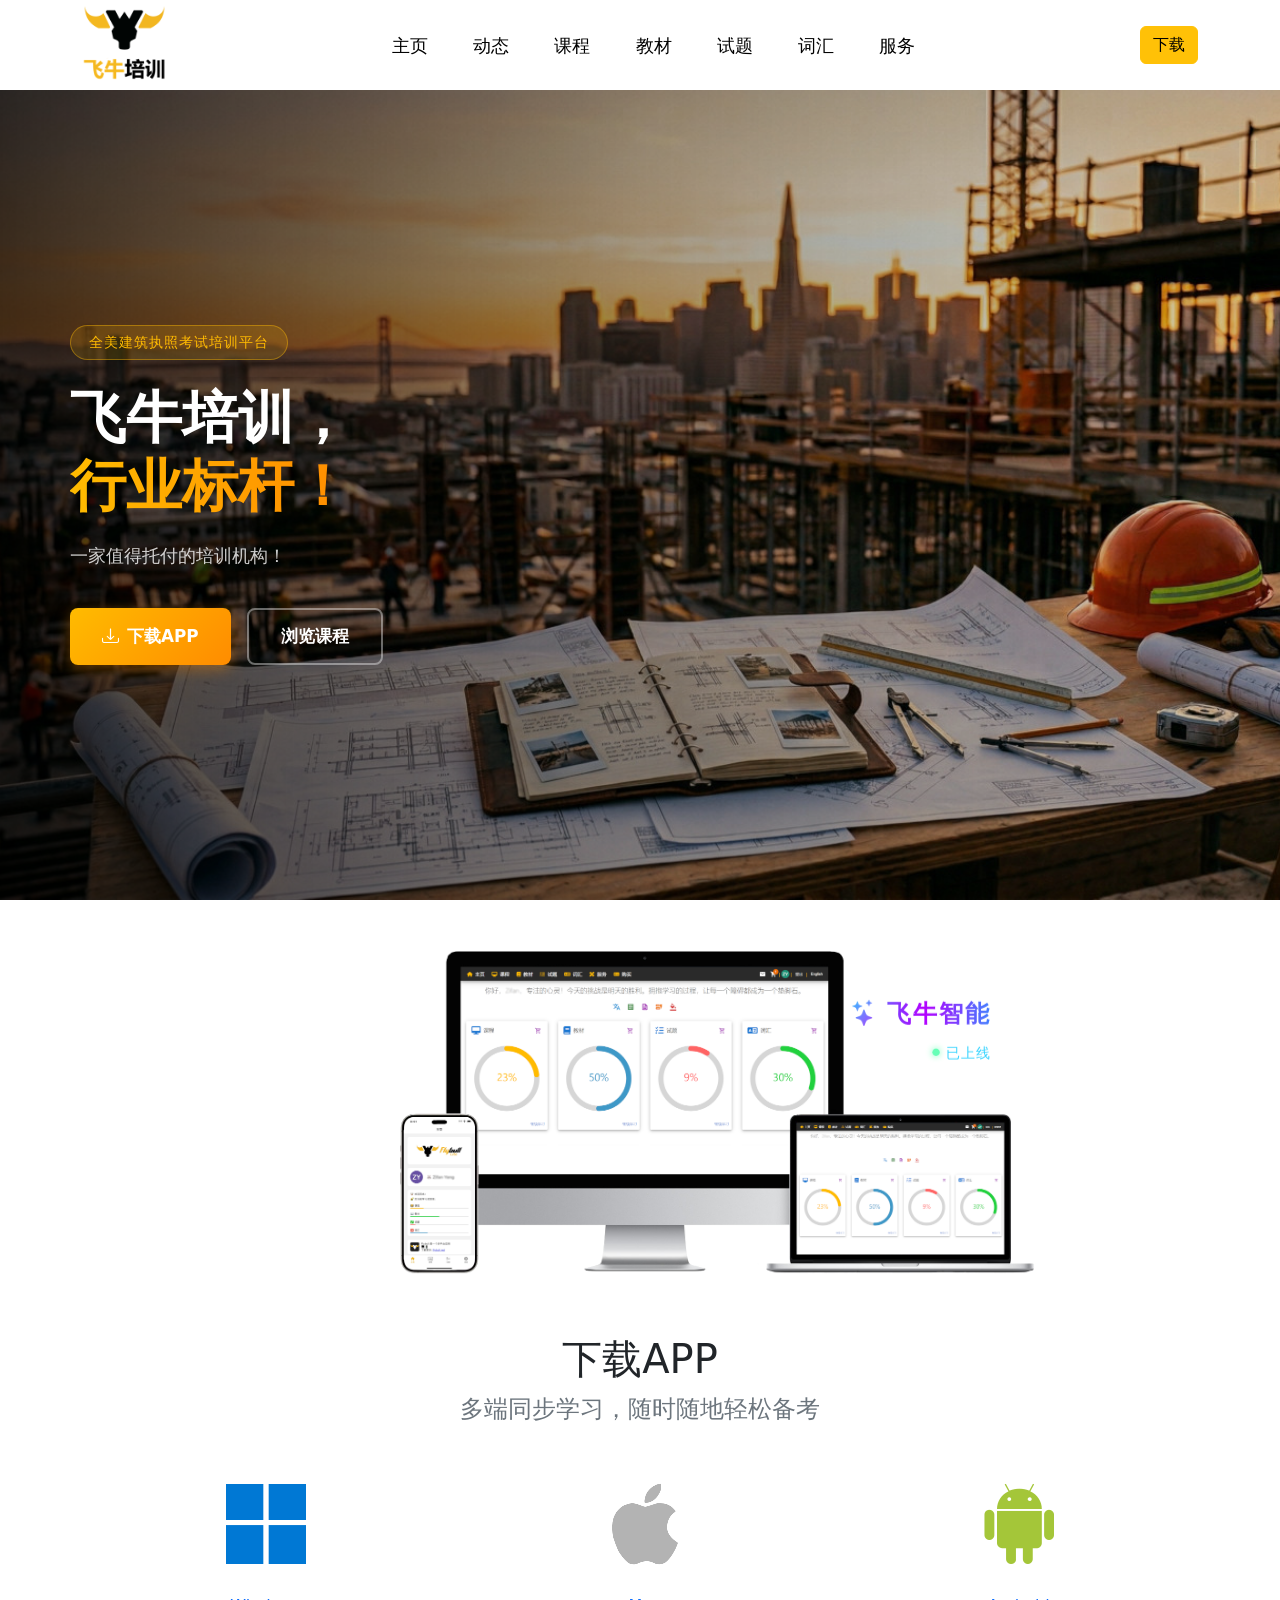
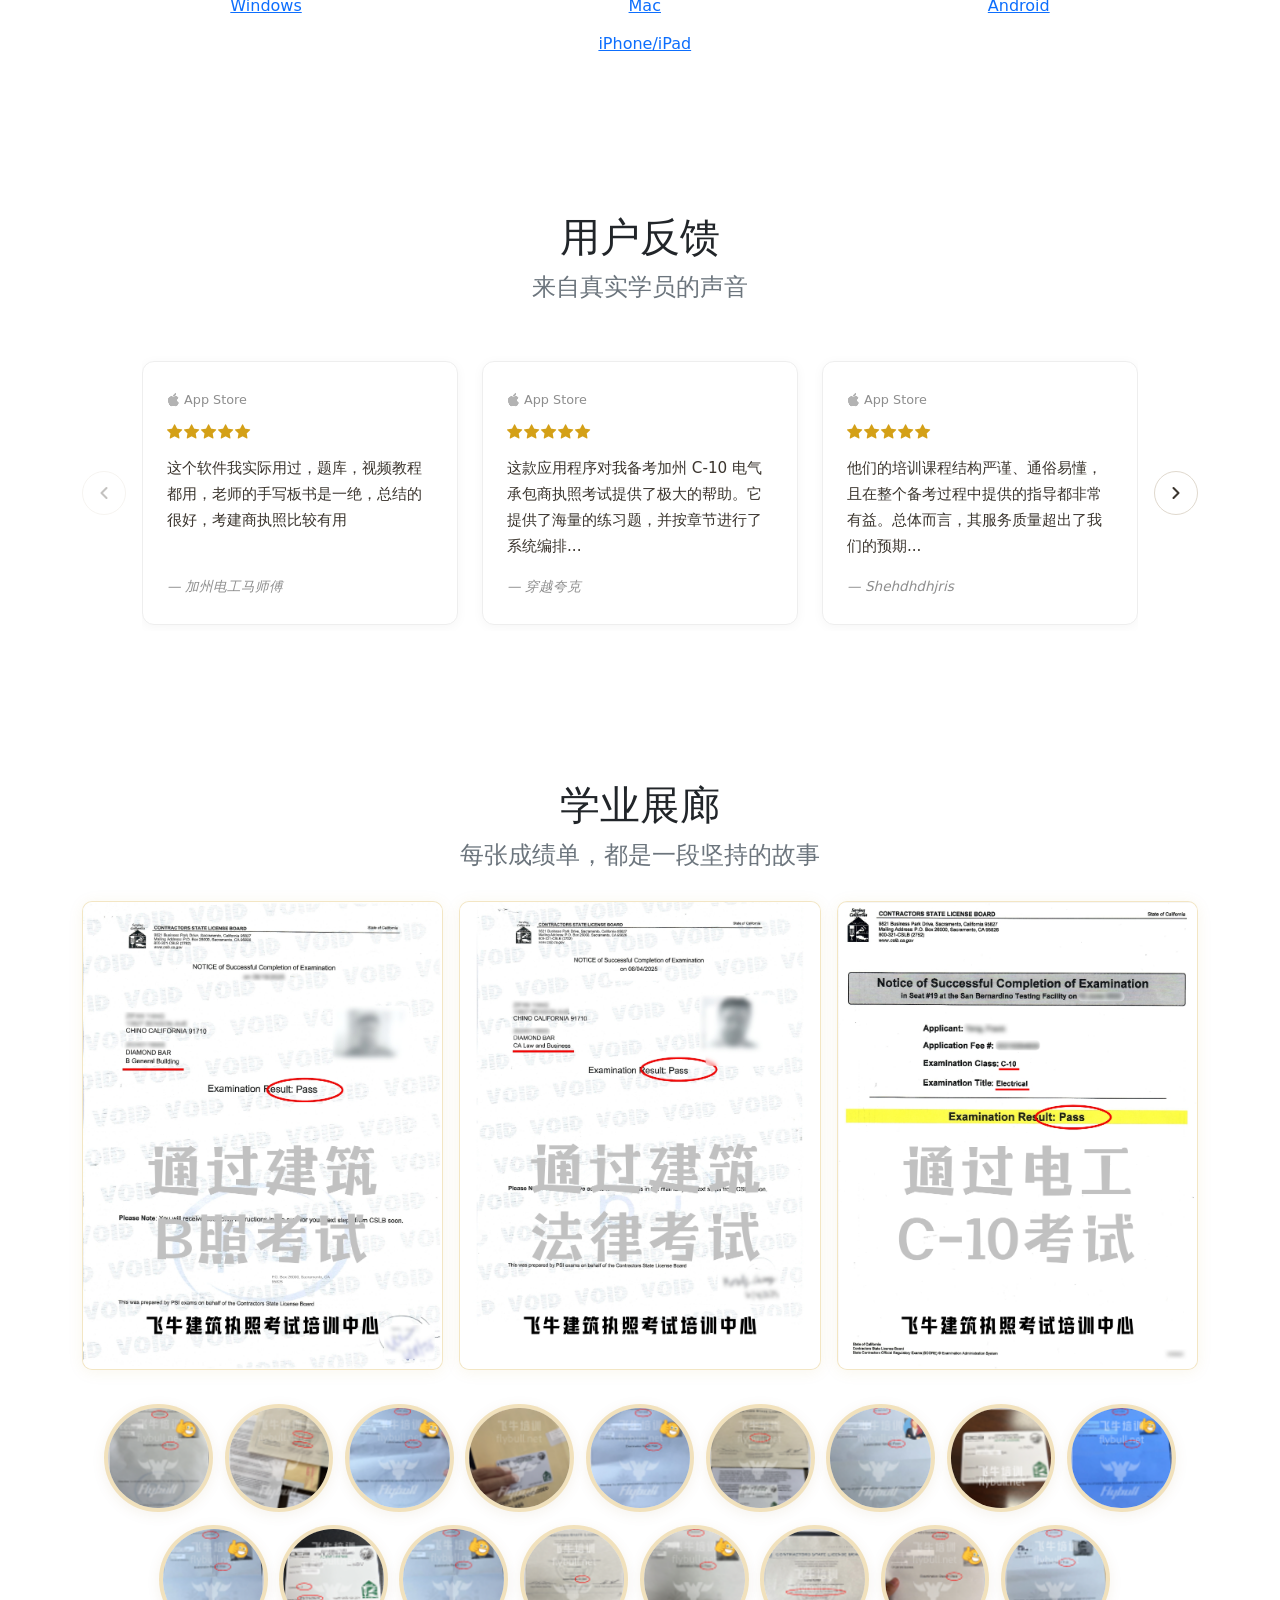
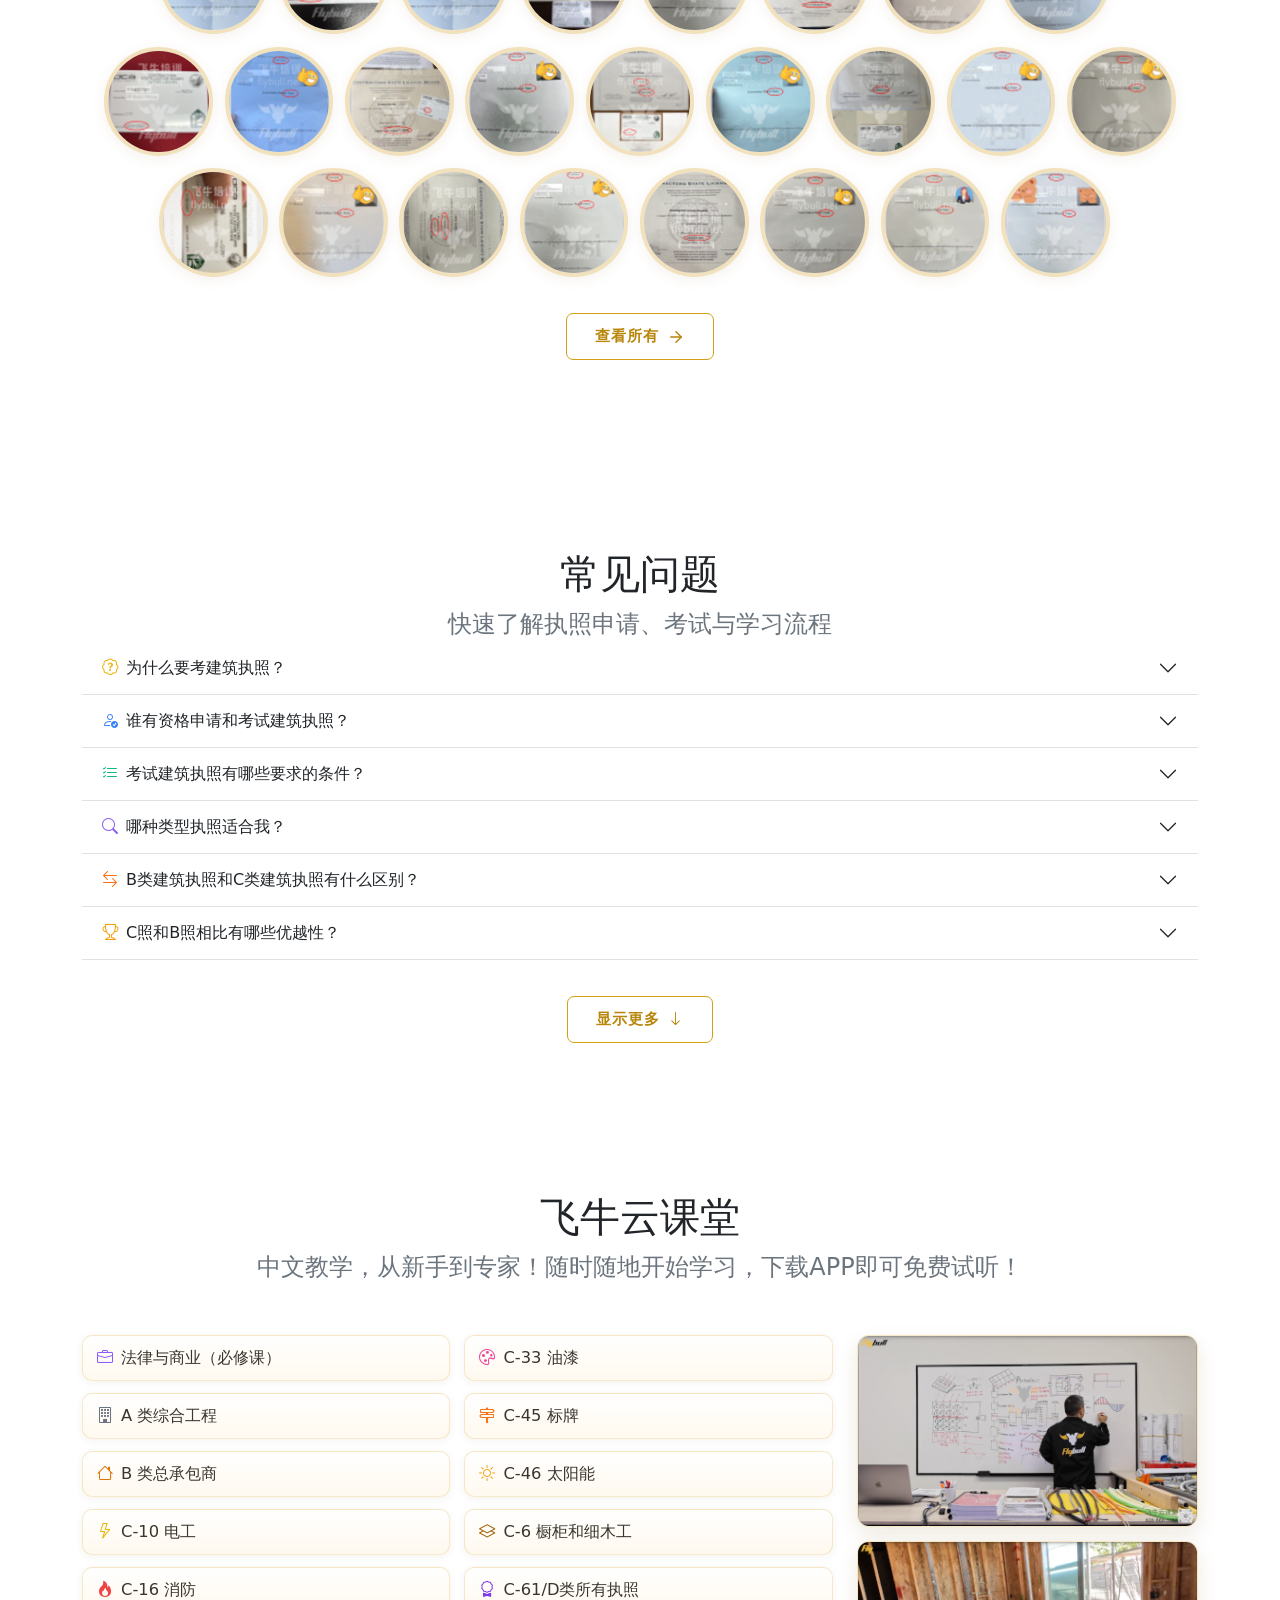
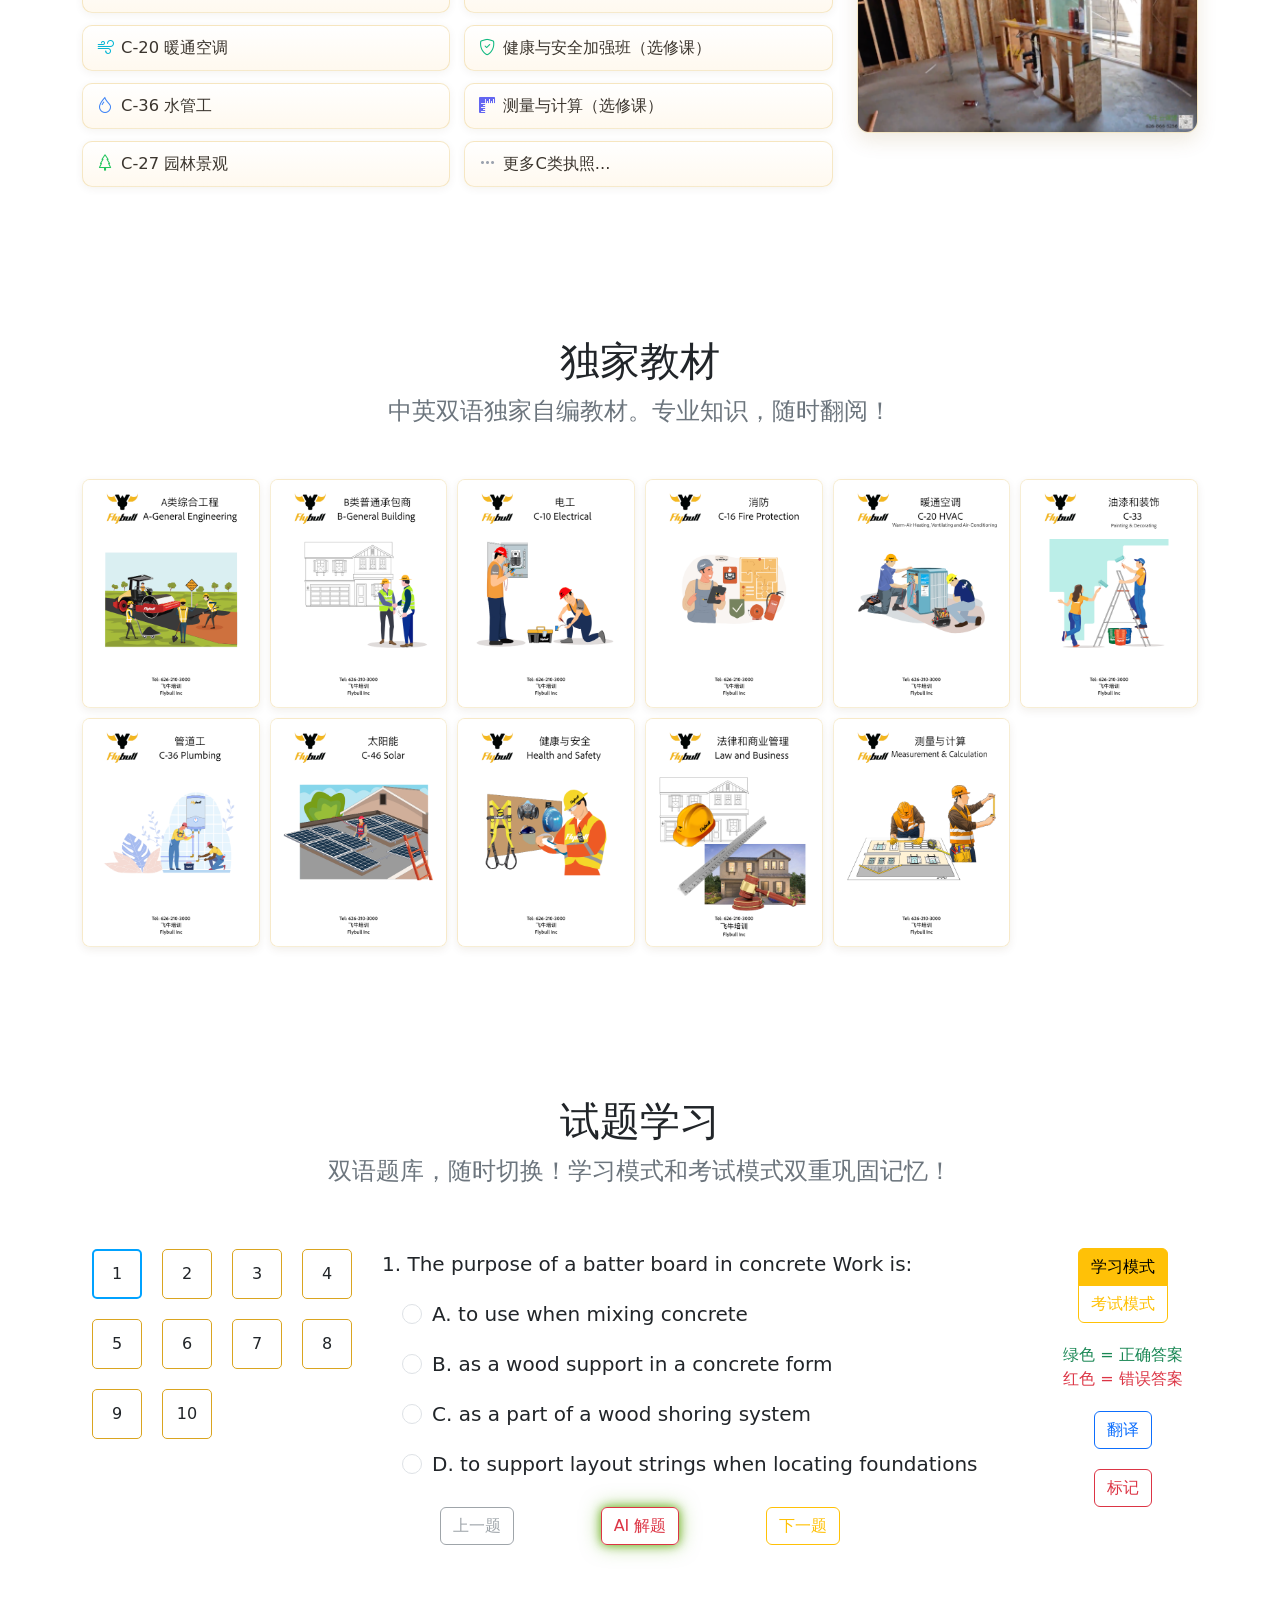
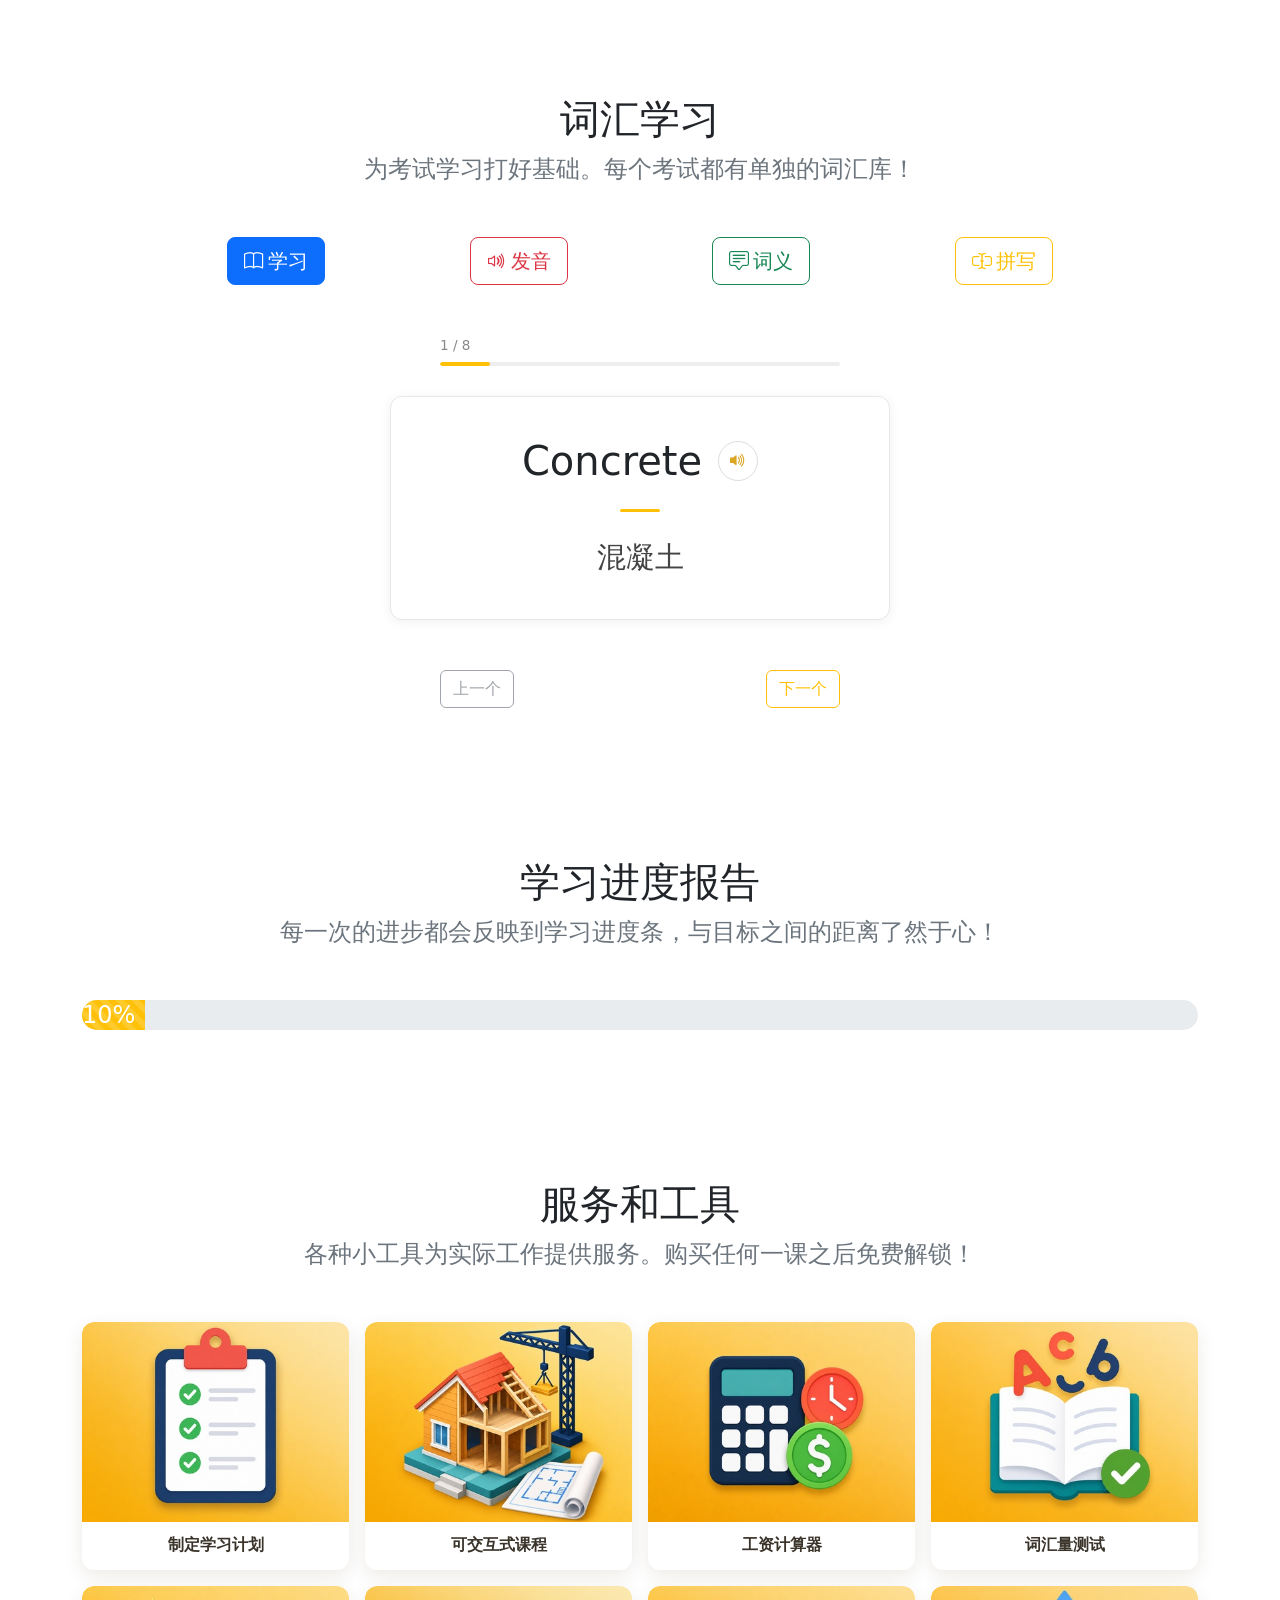
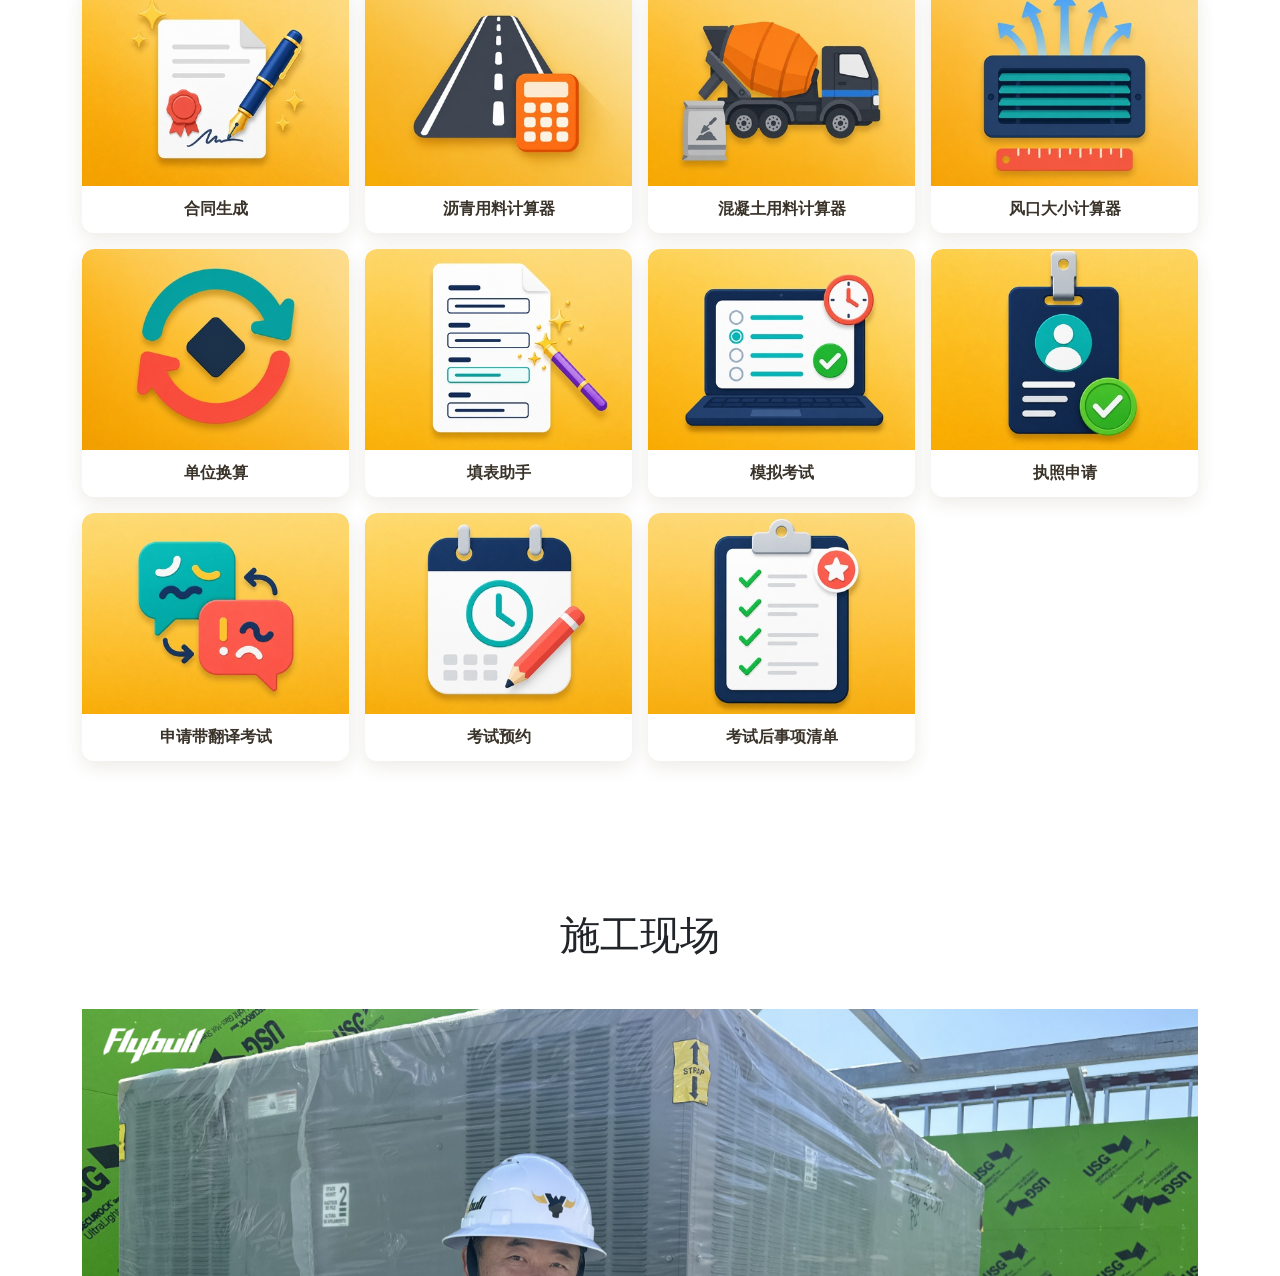
==== commit 1f42190c: "copyright adjustment" ====
--- a/news.html
+++ b/news.html
@@ -147,7 +147,7 @@
     </div>
     <div class="copyright">
       <p id="copyright-p">
-        &copy; <span><span id="copyright-year">2025</span> Flybull. All rights reserved.</span>
+        &copy; <span><span id="copyright-year">2026</span> Flybull · Frank Yang Construction Co. All rights reserved.</span>
       </p>
     </div>
   </footer>
--- a/styles/main.css
+++ b/styles/main.css
@@ -351,7 +351,7 @@
   margin-top: 20px;
 }
 
-/* News Section */
+/* News Section — commented out: news removed from homepage
 .news-list {
   display: flex;
   flex-direction: column;
@@ -393,6 +393,7 @@
   color: #999;
   white-space: nowrap;
 }
+*/
 
 /* #course-section {
     
